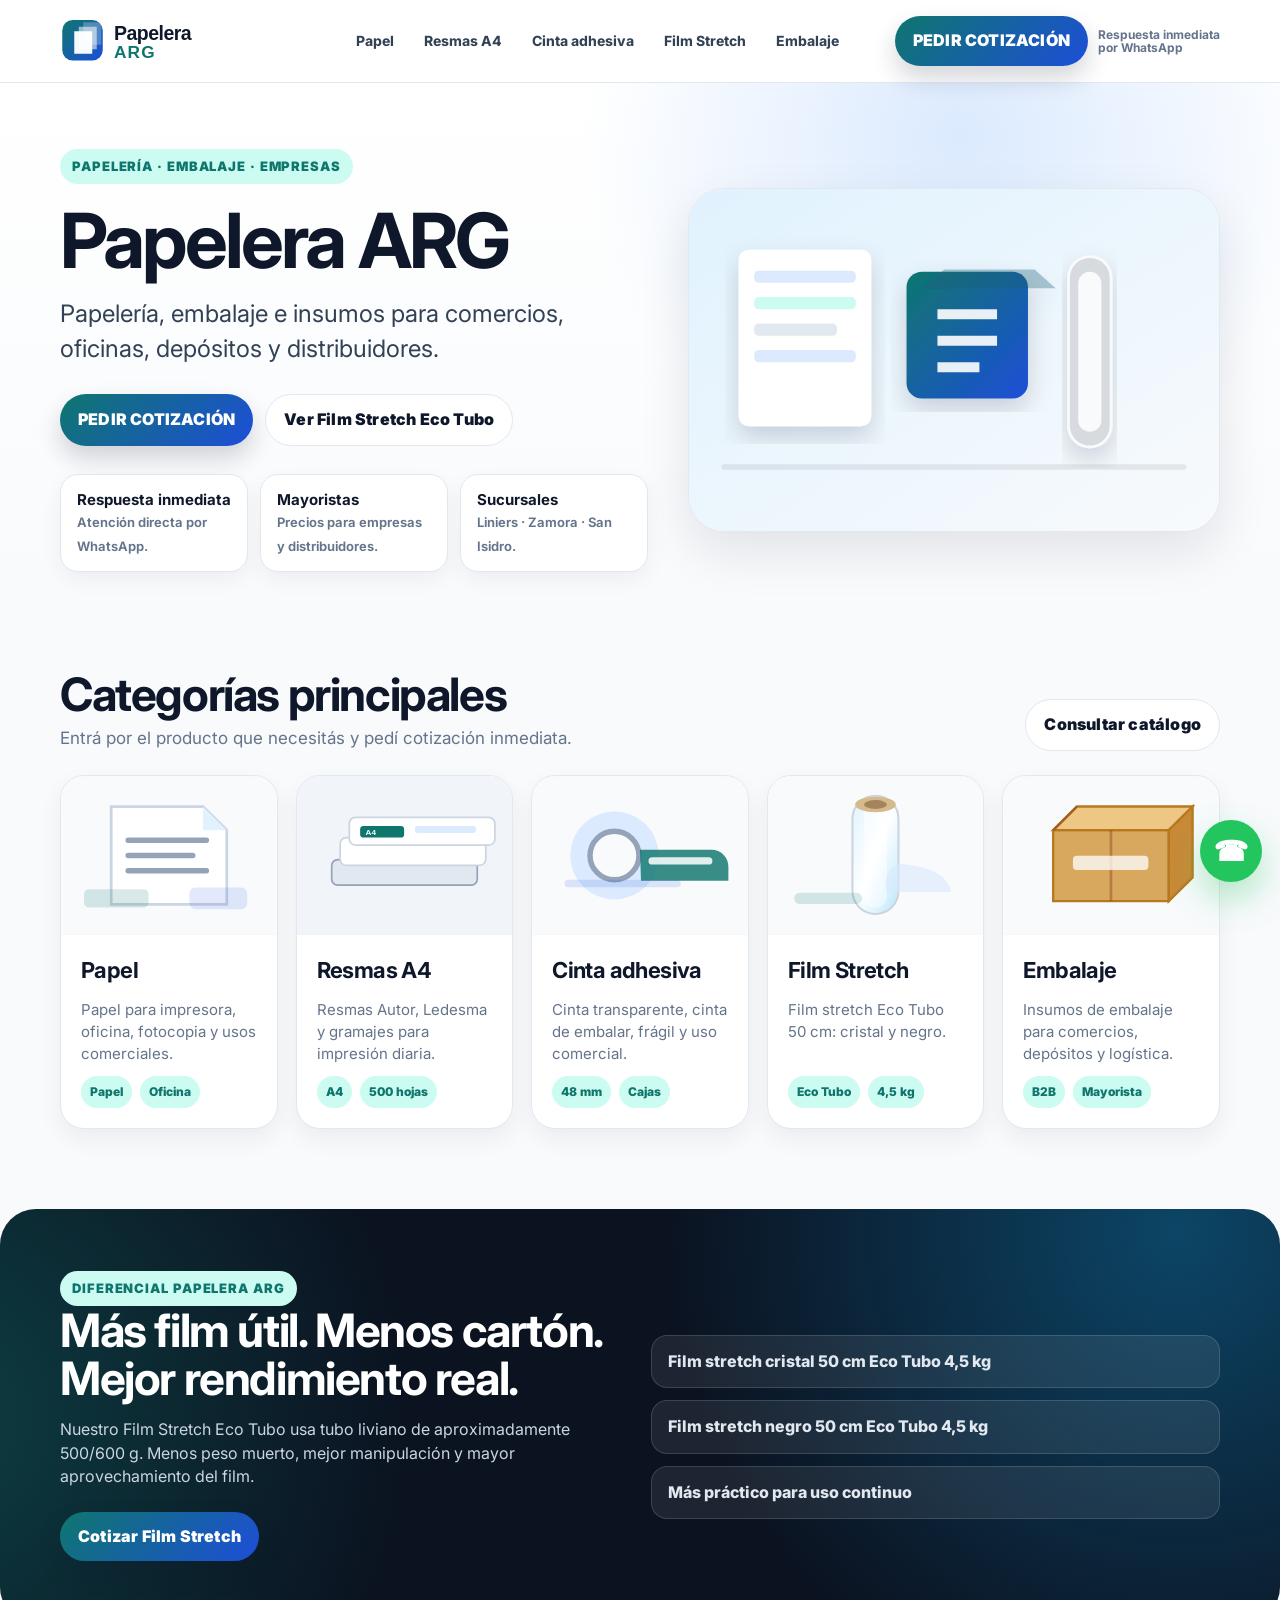
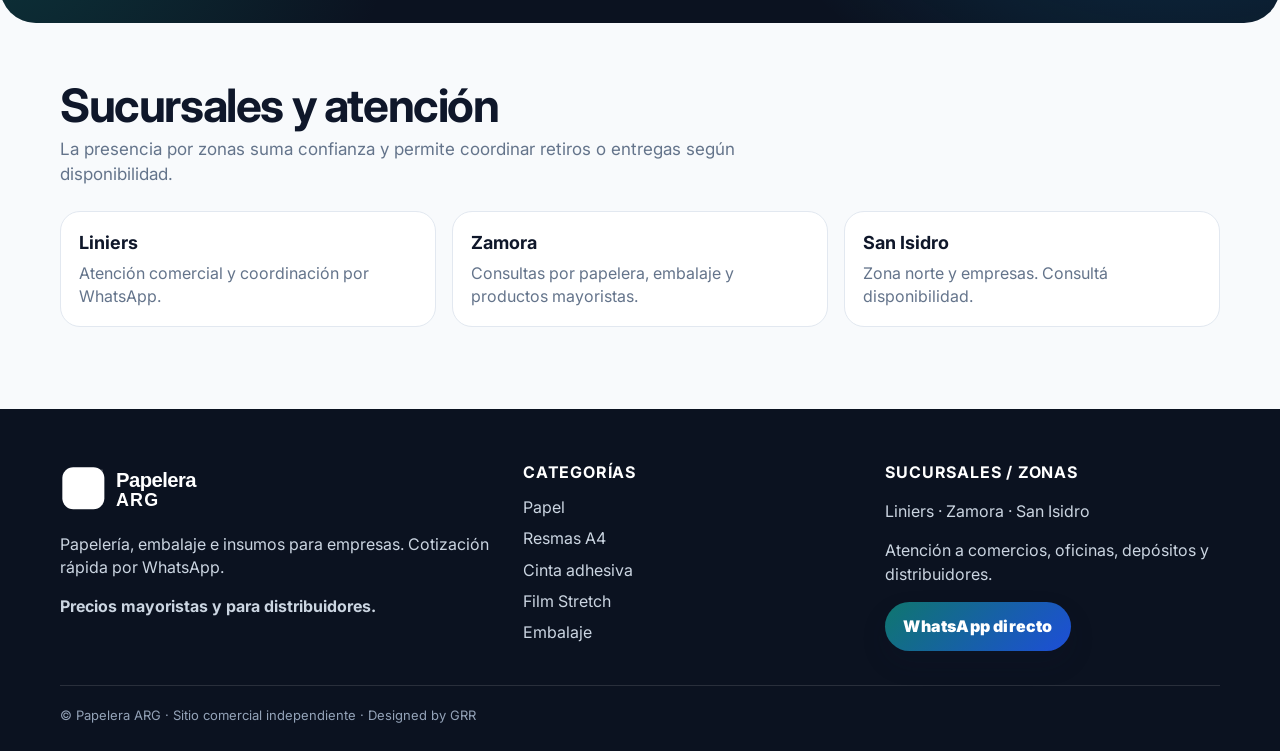
==== index.html @ 64fb4a9f "Add files via upload" ====
<!doctype html>
<html lang="es-AR">
<head>
  <meta charset="utf-8">
  <meta name="viewport" content="width=device-width, initial-scale=1">
  <title>Papelera ARG | Papelería, embalaje e insumos para empresas</title>
  <meta name="description" content="Papelera ARG: resmas A4, papel para impresora, cinta adhesiva, film stretch y embalaje para comercios, oficinas y distribuidores.">
  <link rel="canonical" href="https://www.papelera-arg.com.ar/">
  <meta property="og:title" content="Papelera ARG | Papelería, embalaje e insumos para empresas">
  <meta property="og:description" content="Papelera ARG: resmas A4, papel para impresora, cinta adhesiva, film stretch y embalaje para comercios, oficinas y distribuidores.">
  <meta property="og:type" content="website">
  <meta property="og:url" content="https://www.papelera-arg.com.ar/">
  <link rel="icon" href="assets/img/favicon.svg" type="image/svg+xml">
  <link rel="preconnect" href="https://fonts.googleapis.com">
  <link rel="preconnect" href="https://fonts.gstatic.com" crossorigin>
  <link href="https://fonts.googleapis.com/css2?family=Inter:wght@400;600;700;800;900&display=swap" rel="stylesheet">
  <link rel="stylesheet" href="assets/style.css">
  <script type="application/ld+json">
  {
    "@context":"https://schema.org",
    "@type":"LocalBusiness",
    "name":"Papelera ARG",
    "url":"https://www.papelera-arg.com.ar/",
    "areaServed":"Argentina",
    "description":"Papelería, embalaje e insumos para empresas. Resmas A4, papel para impresora, cinta adhesiva, film stretch y embalaje.",
    "sameAs":[]
  }
  </script>
</head>
<body><header class="topbar">
  <div class="container nav">
    <a class="logo" href="index.html" aria-label="Papelera ARG"><img src="assets/img/logo.svg" alt="Papelera ARG"></a>
    <nav class="menu" data-menu><a class="" href="papel.html">Papel</a><a class="" href="resmas-a4.html">Resmas A4</a><a class="" href="cinta-adhesiva.html">Cinta adhesiva</a><a class="" href="film-stretch.html">Film Stretch</a><a class="" href="embalaje.html">Embalaje</a></nav>
    <div class="cta-top">
      <a class="btn primary" href="https://wa.me/5491159468220?text=Hola%2C%20vengo%20de%20Papelera%20ARG.%20Quiero%20pedir%20una%20cotizaci%C3%B3n%20general." target="_blank" rel="noopener">PEDIR COTIZACIÓN</a>
      <span class="micro">Respuesta inmediata<br>por WhatsApp</span>
    </div>
    <button class="mobile-toggle" data-menu-toggle>Menú</button>
  </div>
</header>
<main>
<section class="hero">
  <div class="container hero-grid">
    <div>
      <span class="kicker">Papelería · embalaje · empresas</span>
      <h1>Papelera ARG</h1>
      <p class="lead">Papelería, embalaje e insumos para comercios, oficinas, depósitos y distribuidores.</p>
      <div class="hero-actions">
        <a class="btn primary" href="https://wa.me/5491159468220?text=Hola%2C%20vengo%20de%20Papelera%20ARG.%20Quiero%20pedir%20una%20cotizaci%C3%B3n%20general.">PEDIR COTIZACIÓN</a>
        <a class="btn light" href="film-stretch.html">Ver Film Stretch Eco Tubo</a>
      </div>
      <div class="trust-row">
        <div class="trust"><strong>Respuesta inmediata</strong><span>Atención directa por WhatsApp.</span></div>
        <div class="trust"><strong>Mayoristas</strong><span>Precios para empresas y distribuidores.</span></div>
        <div class="trust"><strong>Sucursales</strong><span>Liniers · Zamora · San Isidro.</span></div>
      </div>
    </div>
    <div class="hero-visual"><img src="assets/img/hero.svg" alt="Papelería y embalaje para empresas"></div>
  </div>
</section>
<section class="section">
  <div class="container">
    <div class="section-head">
      <div><h2>Categorías principales</h2><p>Entrá por el producto que necesitás y pedí cotización inmediata.</p></div>
      <a class="btn light" href="https://wa.me/5491159468220?text=Hola%2C%20vengo%20de%20Papelera%20ARG.%20Quiero%20saber%20qu%C3%A9%20productos%20trabajan.">Consultar catálogo</a>
    </div>
    <div class="grid cols-5">
      <a class="card cat-card" href="papel.html">
  <img src="assets/img/papel.svg" alt="Papel" loading="lazy">
  <div class="cat-body">
    <h3>Papel</h3>
    <p>Papel para impresora, oficina, fotocopia y usos comerciales.</p>
    <div class="tags"><span class="tag">Papel</span><span class="tag">Oficina</span></div>
  </div>
</a>
      <a class="card cat-card" href="resmas-a4.html">
  <img src="assets/img/resmas.svg" alt="Resmas A4" loading="lazy">
  <div class="cat-body">
    <h3>Resmas A4</h3>
    <p>Resmas Autor, Ledesma y gramajes para impresión diaria.</p>
    <div class="tags"><span class="tag">A4</span><span class="tag">500 hojas</span></div>
  </div>
</a>
      <a class="card cat-card" href="cinta-adhesiva.html">
  <img src="assets/img/cinta.svg" alt="Cinta adhesiva" loading="lazy">
  <div class="cat-body">
    <h3>Cinta adhesiva</h3>
    <p>Cinta transparente, cinta de embalar, frágil y uso comercial.</p>
    <div class="tags"><span class="tag">48 mm</span><span class="tag">Cajas</span></div>
  </div>
</a>
      <a class="card cat-card" href="film-stretch.html">
  <img src="assets/img/film.svg" alt="Film Stretch" loading="lazy">
  <div class="cat-body">
    <h3>Film Stretch</h3>
    <p>Film stretch Eco Tubo 50 cm: cristal y negro.</p>
    <div class="tags"><span class="tag">Eco Tubo</span><span class="tag">4,5 kg</span></div>
  </div>
</a>
      <a class="card cat-card" href="embalaje.html">
  <img src="assets/img/embalaje.svg" alt="Embalaje" loading="lazy">
  <div class="cat-body">
    <h3>Embalaje</h3>
    <p>Insumos de embalaje para comercios, depósitos y logística.</p>
    <div class="tags"><span class="tag">B2B</span><span class="tag">Mayorista</span></div>
  </div>
</a>
    </div>
  </div>
</section>
<section class="dark-band">
  <div class="container eco">
    <div>
      <span class="kicker">Diferencial Papelera ARG</span>
      <h2>Más film útil. Menos cartón. Mejor rendimiento real.</h2>
      <p>Nuestro Film Stretch Eco Tubo usa tubo liviano de aproximadamente 500/600 g. Menos peso muerto, mejor manipulación y mayor aprovechamiento del film.</p>
      <div class="hero-actions"><a class="btn primary" href="https://wa.me/5491159468220?text=Hola%2C%20vengo%20de%20Papelera%20ARG.%20Quiero%20cotizar%20Film%20Stretch%20Eco%20Tubo.">Cotizar Film Stretch</a></div>
    </div>
    <div class="eco-list">
      <div class="eco-item">Film stretch cristal 50 cm Eco Tubo 4,5 kg</div>
      <div class="eco-item">Film stretch negro 50 cm Eco Tubo 4,5 kg</div>
      <div class="eco-item">Más práctico para uso continuo</div>
    </div>
  </div>
</section>
<section class="section tight">
  <div class="container">
    <div class="section-head"><div><h2>Sucursales y atención</h2><p>La presencia por zonas suma confianza y permite coordinar retiros o entregas según disponibilidad.</p></div></div>
    <div class="branch-grid">
      <div class="branch"><strong>Liniers</strong><p>Atención comercial y coordinación por WhatsApp.</p></div>
      <div class="branch"><strong>Zamora</strong><p>Consultas por papelera, embalaje y productos mayoristas.</p></div>
      <div class="branch"><strong>San Isidro</strong><p>Zona norte y empresas. Consultá disponibilidad.</p></div>
    </div>
  </div>
</section>
</main><footer class="footer">
  <div class="container">
    <div class="footer-grid">
      <div>
        <img src="assets/img/logo.svg" alt="Papelera ARG" style="height:56px;filter:brightness(0) invert(1);margin-bottom:14px">
        <p>Papelería, embalaje e insumos para empresas. Cotización rápida por WhatsApp.</p>
        <p><strong>Precios mayoristas y para distribuidores.</strong></p>
      </div>
      <div>
        <h4>Categorías</h4>
        <div class="footer-links">
          <a href="papel.html">Papel</a><a href="resmas-a4.html">Resmas A4</a><a href="cinta-adhesiva.html">Cinta adhesiva</a><a href="film-stretch.html">Film Stretch</a><a href="embalaje.html">Embalaje</a>
        </div>
      </div>
      <div>
        <h4>Sucursales / zonas</h4>
        <p>Liniers · Zamora · San Isidro</p>
        <p>Atención a comercios, oficinas, depósitos y distribuidores.</p>
        <a class="btn primary" href="https://wa.me/5491159468220?text=Hola%2C%20vengo%20de%20Papelera%20ARG.%20Quiero%20pedir%20una%20cotizaci%C3%B3n.">WhatsApp directo</a>
      </div>
    </div>
    <div class="copy">© Papelera ARG · Sitio comercial independiente · Designed by GRR</div>
  </div>
</footer>
<a class="float-wa" href="https://wa.me/5491159468220?text=Hola%2C%20vengo%20de%20Papelera%20ARG.%20Quiero%20pedir%20una%20cotizaci%C3%B3n.">☎</a>
<script src="assets/app.js"></script>
</body></html>
---- assets/style.css ----
:root{
  --bg:#f8fafc;
  --paper:#ffffff;
  --ink:#0f172a;
  --muted:#64748b;
  --line:#e2e8f0;
  --brand:#0f766e;
  --brand2:#1d4ed8;
  --accent:#0ea5e9;
  --dark:#0b1220;
  --shadow:0 20px 50px rgba(15,23,42,.10);
  --radius:24px;
}
*{box-sizing:border-box}
html{scroll-behavior:smooth}
body{margin:0;font-family:Inter,system-ui,-apple-system,Segoe UI,Roboto,Arial,sans-serif;color:var(--ink);background:var(--bg);line-height:1.45}
a{color:inherit;text-decoration:none}
img{max-width:100%;display:block}
.container{width:min(1160px,92vw);margin:auto}
.topbar{position:sticky;top:0;z-index:50;background:rgba(255,255,255,.92);backdrop-filter:blur(16px);border-bottom:1px solid var(--line)}
.nav{height:82px;display:flex;align-items:center;gap:22px;justify-content:space-between}
.logo{display:flex;align-items:center;min-width:190px}
.logo img{height:54px;width:auto}
.menu{display:flex;align-items:center;gap:6px;flex:1;justify-content:center}
.menu a{font-size:14px;font-weight:750;color:#334155;padding:11px 12px;border-radius:999px;white-space:nowrap}
.menu a:hover,.menu a.active{background:#e0f2fe;color:#0f766e}
.cta-top{display:flex;align-items:center;gap:10px;white-space:nowrap}
.btn{display:inline-flex;align-items:center;justify-content:center;border:0;border-radius:999px;padding:13px 18px;font-weight:900;letter-spacing:.2px;cursor:pointer;transition:.18s;background:var(--ink);color:#fff;box-shadow:0 12px 24px rgba(15,23,42,.18)}
.btn:hover{transform:translateY(-1px);box-shadow:0 16px 30px rgba(15,23,42,.22)}
.btn.primary{background:linear-gradient(135deg,var(--brand),var(--brand2));color:#fff}
.btn.light{background:#fff;color:var(--ink);border:1px solid var(--line);box-shadow:none}
.btn.full{width:100%}
.micro{font-size:12px;color:var(--muted);font-weight:700;line-height:1.1;display:block}
.mobile-toggle{display:none;background:#fff;border:1px solid var(--line);border-radius:14px;padding:11px 12px;font-weight:900;color:var(--ink)}
.hero{padding:66px 0 34px;background:radial-gradient(circle at 75% 10%,#dbeafe 0,transparent 35%),linear-gradient(180deg,#ffffff 0,#f8fafc 100%)}
.hero-grid{display:grid;grid-template-columns:1.05fr .95fr;gap:40px;align-items:center}
.kicker{display:inline-flex;align-items:center;gap:8px;color:#0f766e;font-weight:900;font-size:13px;text-transform:uppercase;letter-spacing:.9px;background:#ccfbf1;padding:8px 12px;border-radius:999px}
h1{font-size:clamp(38px,6vw,76px);letter-spacing:-2.8px;line-height:.96;margin:20px 0;color:var(--ink)}
.lead{font-size:clamp(18px,2.2vw,24px);color:#334155;max-width:710px;margin:0 0 28px}
.hero-actions{display:flex;gap:12px;flex-wrap:wrap;margin-top:24px}
.trust-row{display:grid;grid-template-columns:repeat(3,1fr);gap:12px;margin-top:28px}
.trust{background:#fff;border:1px solid var(--line);border-radius:18px;padding:14px 16px;box-shadow:0 8px 22px rgba(15,23,42,.05)}
.trust strong{display:block;font-size:15px}.trust span{font-size:13px;color:var(--muted);font-weight:650}
.hero-visual{border-radius:36px;overflow:hidden;box-shadow:var(--shadow);border:1px solid #e2e8f0;background:#fff}
.section{padding:64px 0}
.section.tight{padding:42px 0}
.section-head{display:flex;align-items:end;justify-content:space-between;gap:20px;margin-bottom:24px}
h2{font-size:clamp(28px,4vw,46px);letter-spacing:-1.4px;line-height:1.05;margin:0}
.section-head p,.muted{color:var(--muted);font-size:17px;margin:8px 0 0;max-width:680px}
.grid{display:grid;gap:18px}
.grid.cols-5{grid-template-columns:repeat(5,1fr)}
.grid.cols-3{grid-template-columns:repeat(3,1fr)}
.grid.cols-2{grid-template-columns:repeat(2,1fr)}
.card{background:#fff;border:1px solid var(--line);border-radius:var(--radius);padding:20px;box-shadow:0 10px 25px rgba(15,23,42,.06);min-height:100%}
.cat-card{padding:0;overflow:hidden;display:flex;flex-direction:column}
.cat-card img{aspect-ratio:1.35/1;object-fit:cover;background:#f1f5f9}
.cat-body{padding:20px;display:flex;flex-direction:column;gap:12px;flex:1}
h3{font-size:22px;letter-spacing:-.6px;margin:0}
.card p{color:var(--muted);margin:0;font-size:15px}
.tags{display:flex;gap:8px;flex-wrap:wrap;margin-top:auto}
.tag{font-size:12px;font-weight:850;color:#0f766e;background:#ccfbf1;padding:7px 9px;border-radius:999px}
.dark-band{background:#0b1220;color:#fff;padding:62px 0;border-radius:36px;margin:16px 0;overflow:hidden;position:relative}
.dark-band:before{content:"";position:absolute;inset:-100px -20%;background:radial-gradient(circle at 80% 20%,rgba(14,165,233,.35),transparent 34%),radial-gradient(circle at 10% 50%,rgba(15,118,110,.45),transparent 30%)}
.dark-band .container{position:relative}
.dark-band h2,.dark-band h3{color:#fff}.dark-band p{color:#cbd5e1}
.eco{display:grid;grid-template-columns:1fr 1fr;gap:22px;align-items:center}
.eco-list{display:grid;gap:12px;margin-top:22px}
.eco-item{background:rgba(255,255,255,.08);border:1px solid rgba(255,255,255,.14);border-radius:16px;padding:14px 16px;font-weight:800;color:#e2e8f0}
.products{display:grid;grid-template-columns:repeat(3,1fr);gap:16px}
.product{display:flex;flex-direction:column;gap:10px}
.product .eyebrow{font-size:12px;text-transform:uppercase;letter-spacing:.7px;color:#0f766e;font-weight:950}
.product h3{font-size:20px}.product p{min-height:44px}
.branch-grid{display:grid;grid-template-columns:repeat(3,1fr);gap:16px}
.branch{background:#fff;border:1px solid var(--line);border-radius:20px;padding:18px}.branch strong{font-size:18px}.branch p{margin:6px 0 0;color:var(--muted)}
.page-hero{padding:54px 0 32px;background:#fff;border-bottom:1px solid var(--line)}
.breadcrumb{color:var(--muted);font-weight:750;font-size:14px;margin-bottom:18px}.breadcrumb a{color:#0f766e}
.page-grid{display:grid;grid-template-columns:1fr 380px;gap:28px;align-items:start}
.sidebox{position:sticky;top:104px;background:#fff;border:1px solid var(--line);border-radius:24px;padding:22px;box-shadow:var(--shadow)}
.checks{display:grid;gap:12px;margin:22px 0}.check{display:flex;gap:10px;align-items:flex-start;color:#334155;font-weight:700}.check:before{content:"✓";display:inline-flex;align-items:center;justify-content:center;width:22px;height:22px;border-radius:50%;background:#ccfbf1;color:#0f766e;font-weight:950;flex:0 0 22px}
.seo-text{background:#fff;border:1px solid var(--line);border-radius:24px;padding:26px;margin-top:20px}.seo-text p{color:#475569;font-size:17px}
.related{display:flex;gap:10px;flex-wrap:wrap;margin-top:18px}.related a{border:1px solid var(--line);background:#fff;border-radius:999px;padding:10px 12px;font-weight:850;color:#0f766e}
.footer{background:#0b1220;color:#fff;padding:52px 0 26px;margin-top:40px}
.footer-grid{display:grid;grid-template-columns:1.3fr 1fr 1fr;gap:28px}.footer p,.footer a{color:#cbd5e1}.footer h4{margin:0 0 12px;font-size:16px;text-transform:uppercase;letter-spacing:.8px;color:#fff}.footer-links{display:grid;gap:8px}.copy{border-top:1px solid rgba(255,255,255,.12);margin-top:34px;padding-top:20px;color:#94a3b8;font-size:13px}
.float-wa{position:fixed;right:18px;bottom:18px;z-index:60;width:62px;height:62px;border-radius:50%;display:flex;align-items:center;justify-content:center;background:#22c55e;color:#fff;box-shadow:0 16px 34px rgba(34,197,94,.34);font-weight:950;font-size:28px}
.float-wa:hover{transform:translateY(-2px)}
.notice{background:#fff7ed;border:1px solid #fed7aa;color:#9a3412;border-radius:18px;padding:14px 16px;font-weight:800;margin-top:18px}
@media(max-width:1020px){.menu{display:none;position:absolute;top:82px;left:0;right:0;background:#fff;border-bottom:1px solid var(--line);padding:12px;width:100%;box-shadow:0 20px 40px rgba(15,23,42,.08)}.menu.open{display:grid;grid-template-columns:repeat(2,1fr)}.mobile-toggle{display:inline-flex}.cta-top .micro{display:none}.nav{position:relative}.hero-grid,.page-grid,.eco{grid-template-columns:1fr}.grid.cols-5{grid-template-columns:repeat(2,1fr)}.grid.cols-3,.products,.branch-grid,.footer-grid{grid-template-columns:1fr}.sidebox{position:relative;top:auto}.hero{padding-top:42px}}
@media(max-width:640px){.nav{height:auto;min-height:76px;gap:10px;flex-wrap:wrap;padding:12px 0}.logo img{height:48px}.cta-top{order:3;width:100%}.cta-top .btn{width:100%}.menu{top:126px}.menu.open{grid-template-columns:1fr}.hero-actions .btn{width:100%}.trust-row{grid-template-columns:1fr}.grid.cols-5{grid-template-columns:1fr}h1{letter-spacing:-1.6px}.section{padding:46px 0}.section-head{display:block}.float-wa{width:56px;height:56px;font-size:24px}}
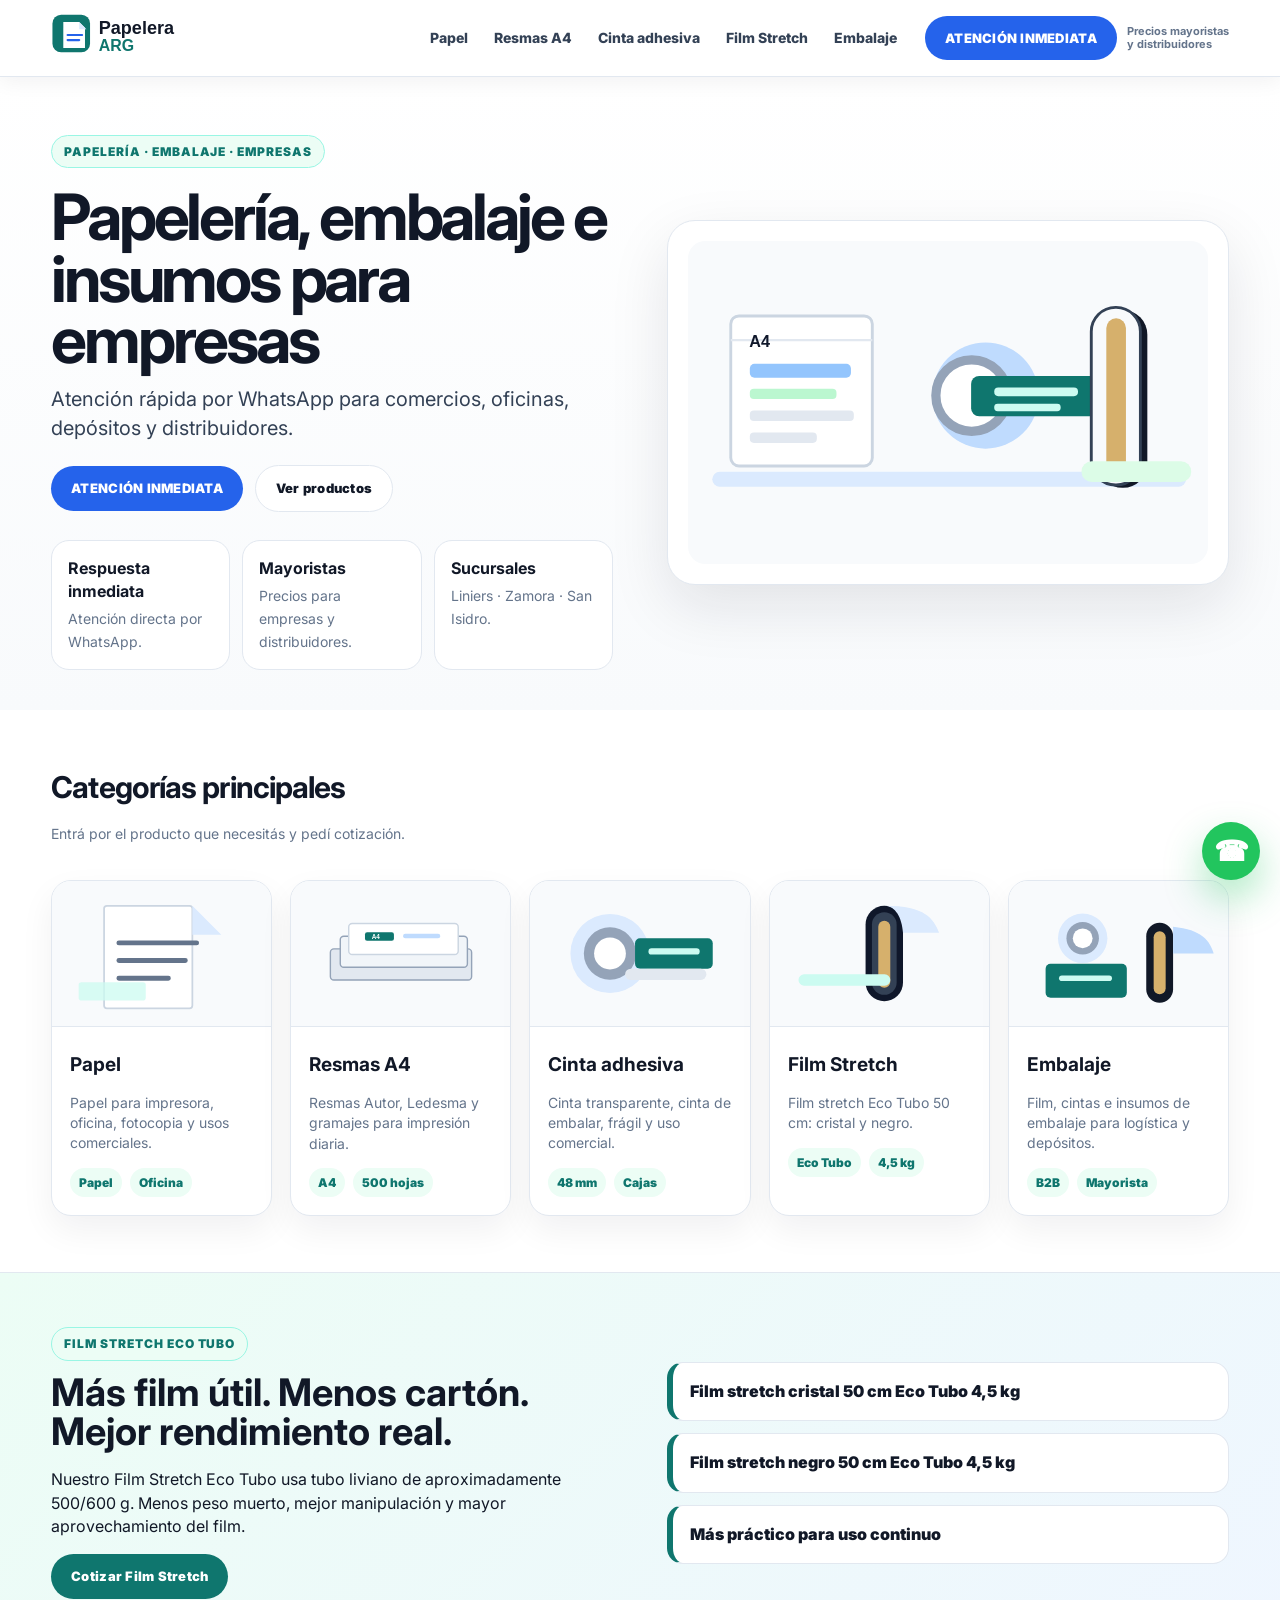
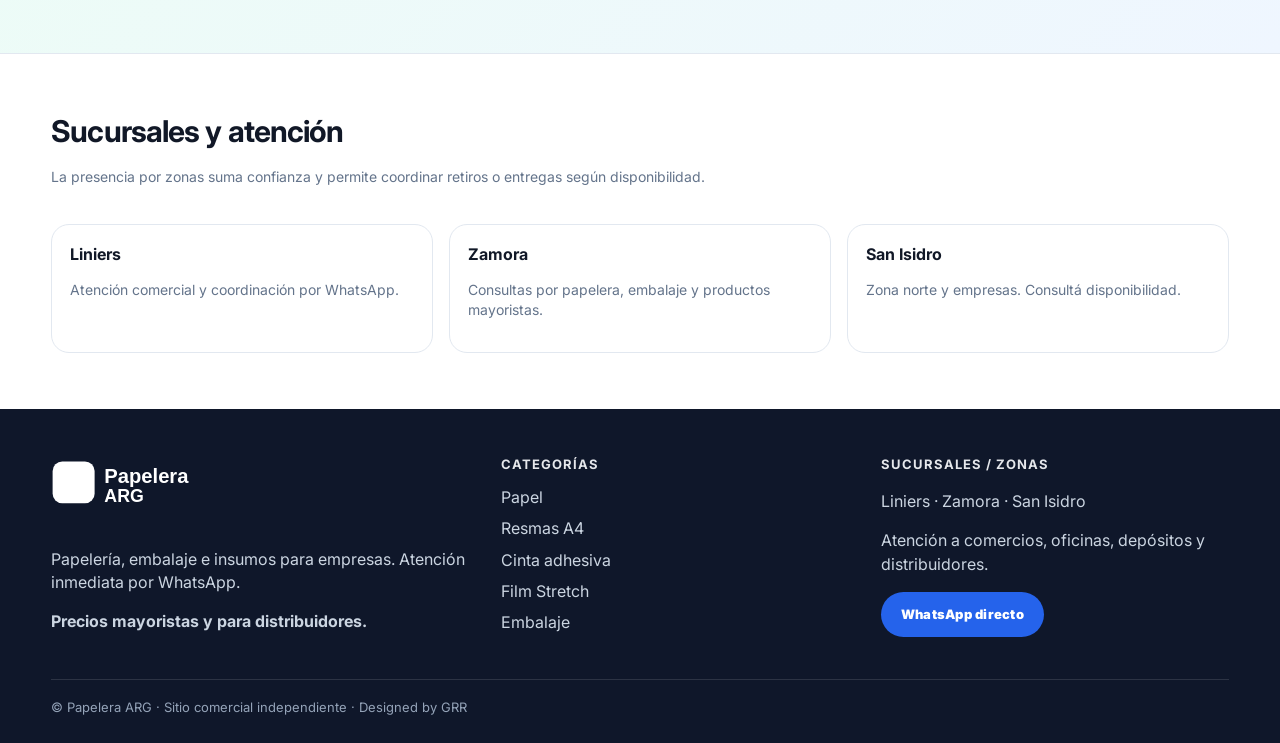
==== commit 1bbfcae9: "Add files via upload update" ====
--- a/index.html
+++ b/index.html
@@ -1,162 +1,2 @@
-<!doctype html>
-<html lang="es-AR">
-<head>
-  <meta charset="utf-8">
-  <meta name="viewport" content="width=device-width, initial-scale=1">
-  <title>Papelera ARG | Papelería, embalaje e insumos para empresas</title>
-  <meta name="description" content="Papelera ARG: resmas A4, papel para impresora, cinta adhesiva, film stretch y embalaje para comercios, oficinas y distribuidores.">
-  <link rel="canonical" href="https://www.papelera-arg.com.ar/">
-  <meta property="og:title" content="Papelera ARG | Papelería, embalaje e insumos para empresas">
-  <meta property="og:description" content="Papelera ARG: resmas A4, papel para impresora, cinta adhesiva, film stretch y embalaje para comercios, oficinas y distribuidores.">
-  <meta property="og:type" content="website">
-  <meta property="og:url" content="https://www.papelera-arg.com.ar/">
-  <link rel="icon" href="assets/img/favicon.svg" type="image/svg+xml">
-  <link rel="preconnect" href="https://fonts.googleapis.com">
-  <link rel="preconnect" href="https://fonts.gstatic.com" crossorigin>
-  <link href="https://fonts.googleapis.com/css2?family=Inter:wght@400;600;700;800;900&display=swap" rel="stylesheet">
-  <link rel="stylesheet" href="assets/style.css">
-  <script type="application/ld+json">
-  {
-    "@context":"https://schema.org",
-    "@type":"LocalBusiness",
-    "name":"Papelera ARG",
-    "url":"https://www.papelera-arg.com.ar/",
-    "areaServed":"Argentina",
-    "description":"Papelería, embalaje e insumos para empresas. Resmas A4, papel para impresora, cinta adhesiva, film stretch y embalaje.",
-    "sameAs":[]
-  }
-  </script>
-</head>
-<body><header class="topbar">
-  <div class="container nav">
-    <a class="logo" href="index.html" aria-label="Papelera ARG"><img src="assets/img/logo.svg" alt="Papelera ARG"></a>
-    <nav class="menu" data-menu><a class="" href="papel.html">Papel</a><a class="" href="resmas-a4.html">Resmas A4</a><a class="" href="cinta-adhesiva.html">Cinta adhesiva</a><a class="" href="film-stretch.html">Film Stretch</a><a class="" href="embalaje.html">Embalaje</a></nav>
-    <div class="cta-top">
-      <a class="btn primary" href="https://wa.me/5491159468220?text=Hola%2C%20vengo%20de%20Papelera%20ARG.%20Quiero%20pedir%20una%20cotizaci%C3%B3n%20general." target="_blank" rel="noopener">PEDIR COTIZACIÓN</a>
-      <span class="micro">Respuesta inmediata<br>por WhatsApp</span>
-    </div>
-    <button class="mobile-toggle" data-menu-toggle>Menú</button>
-  </div>
-</header>
-<main>
-<section class="hero">
-  <div class="container hero-grid">
-    <div>
-      <span class="kicker">Papelería · embalaje · empresas</span>
-      <h1>Papelera ARG</h1>
-      <p class="lead">Papelería, embalaje e insumos para comercios, oficinas, depósitos y distribuidores.</p>
-      <div class="hero-actions">
-        <a class="btn primary" href="https://wa.me/5491159468220?text=Hola%2C%20vengo%20de%20Papelera%20ARG.%20Quiero%20pedir%20una%20cotizaci%C3%B3n%20general.">PEDIR COTIZACIÓN</a>
-        <a class="btn light" href="film-stretch.html">Ver Film Stretch Eco Tubo</a>
-      </div>
-      <div class="trust-row">
-        <div class="trust"><strong>Respuesta inmediata</strong><span>Atención directa por WhatsApp.</span></div>
-        <div class="trust"><strong>Mayoristas</strong><span>Precios para empresas y distribuidores.</span></div>
-        <div class="trust"><strong>Sucursales</strong><span>Liniers · Zamora · San Isidro.</span></div>
-      </div>
-    </div>
-    <div class="hero-visual"><img src="assets/img/hero.svg" alt="Papelería y embalaje para empresas"></div>
-  </div>
-</section>
-<section class="section">
-  <div class="container">
-    <div class="section-head">
-      <div><h2>Categorías principales</h2><p>Entrá por el producto que necesitás y pedí cotización inmediata.</p></div>
-      <a class="btn light" href="https://wa.me/5491159468220?text=Hola%2C%20vengo%20de%20Papelera%20ARG.%20Quiero%20saber%20qu%C3%A9%20productos%20trabajan.">Consultar catálogo</a>
-    </div>
-    <div class="grid cols-5">
-      <a class="card cat-card" href="papel.html">
-  <img src="assets/img/papel.svg" alt="Papel" loading="lazy">
-  <div class="cat-body">
-    <h3>Papel</h3>
-    <p>Papel para impresora, oficina, fotocopia y usos comerciales.</p>
-    <div class="tags"><span class="tag">Papel</span><span class="tag">Oficina</span></div>
-  </div>
-</a>
-      <a class="card cat-card" href="resmas-a4.html">
-  <img src="assets/img/resmas.svg" alt="Resmas A4" loading="lazy">
-  <div class="cat-body">
-    <h3>Resmas A4</h3>
-    <p>Resmas Autor, Ledesma y gramajes para impresión diaria.</p>
-    <div class="tags"><span class="tag">A4</span><span class="tag">500 hojas</span></div>
-  </div>
-</a>
-      <a class="card cat-card" href="cinta-adhesiva.html">
-  <img src="assets/img/cinta.svg" alt="Cinta adhesiva" loading="lazy">
-  <div class="cat-body">
-    <h3>Cinta adhesiva</h3>
-    <p>Cinta transparente, cinta de embalar, frágil y uso comercial.</p>
-    <div class="tags"><span class="tag">48 mm</span><span class="tag">Cajas</span></div>
-  </div>
-</a>
-      <a class="card cat-card" href="film-stretch.html">
-  <img src="assets/img/film.svg" alt="Film Stretch" loading="lazy">
-  <div class="cat-body">
-    <h3>Film Stretch</h3>
-    <p>Film stretch Eco Tubo 50 cm: cristal y negro.</p>
-    <div class="tags"><span class="tag">Eco Tubo</span><span class="tag">4,5 kg</span></div>
-  </div>
-</a>
-      <a class="card cat-card" href="embalaje.html">
-  <img src="assets/img/embalaje.svg" alt="Embalaje" loading="lazy">
-  <div class="cat-body">
-    <h3>Embalaje</h3>
-    <p>Insumos de embalaje para comercios, depósitos y logística.</p>
-    <div class="tags"><span class="tag">B2B</span><span class="tag">Mayorista</span></div>
-  </div>
-</a>
-    </div>
-  </div>
-</section>
-<section class="dark-band">
-  <div class="container eco">
-    <div>
-      <span class="kicker">Diferencial Papelera ARG</span>
-      <h2>Más film útil. Menos cartón. Mejor rendimiento real.</h2>
-      <p>Nuestro Film Stretch Eco Tubo usa tubo liviano de aproximadamente 500/600 g. Menos peso muerto, mejor manipulación y mayor aprovechamiento del film.</p>
-      <div class="hero-actions"><a class="btn primary" href="https://wa.me/5491159468220?text=Hola%2C%20vengo%20de%20Papelera%20ARG.%20Quiero%20cotizar%20Film%20Stretch%20Eco%20Tubo.">Cotizar Film Stretch</a></div>
-    </div>
-    <div class="eco-list">
-      <div class="eco-item">Film stretch cristal 50 cm Eco Tubo 4,5 kg</div>
-      <div class="eco-item">Film stretch negro 50 cm Eco Tubo 4,5 kg</div>
-      <div class="eco-item">Más práctico para uso continuo</div>
-    </div>
-  </div>
-</section>
-<section class="section tight">
-  <div class="container">
-    <div class="section-head"><div><h2>Sucursales y atención</h2><p>La presencia por zonas suma confianza y permite coordinar retiros o entregas según disponibilidad.</p></div></div>
-    <div class="branch-grid">
-      <div class="branch"><strong>Liniers</strong><p>Atención comercial y coordinación por WhatsApp.</p></div>
-      <div class="branch"><strong>Zamora</strong><p>Consultas por papelera, embalaje y productos mayoristas.</p></div>
-      <div class="branch"><strong>San Isidro</strong><p>Zona norte y empresas. Consultá disponibilidad.</p></div>
-    </div>
-  </div>
-</section>
-</main><footer class="footer">
-  <div class="container">
-    <div class="footer-grid">
-      <div>
-        <img src="assets/img/logo.svg" alt="Papelera ARG" style="height:56px;filter:brightness(0) invert(1);margin-bottom:14px">
-        <p>Papelería, embalaje e insumos para empresas. Cotización rápida por WhatsApp.</p>
-        <p><strong>Precios mayoristas y para distribuidores.</strong></p>
-      </div>
-      <div>
-        <h4>Categorías</h4>
-        <div class="footer-links">
-          <a href="papel.html">Papel</a><a href="resmas-a4.html">Resmas A4</a><a href="cinta-adhesiva.html">Cinta adhesiva</a><a href="film-stretch.html">Film Stretch</a><a href="embalaje.html">Embalaje</a>
-        </div>
-      </div>
-      <div>
-        <h4>Sucursales / zonas</h4>
-        <p>Liniers · Zamora · San Isidro</p>
-        <p>Atención a comercios, oficinas, depósitos y distribuidores.</p>
-        <a class="btn primary" href="https://wa.me/5491159468220?text=Hola%2C%20vengo%20de%20Papelera%20ARG.%20Quiero%20pedir%20una%20cotizaci%C3%B3n.">WhatsApp directo</a>
-      </div>
-    </div>
-    <div class="copy">© Papelera ARG · Sitio comercial independiente · Designed by GRR</div>
-  </div>
-</footer>
-<a class="float-wa" href="https://wa.me/5491159468220?text=Hola%2C%20vengo%20de%20Papelera%20ARG.%20Quiero%20pedir%20una%20cotizaci%C3%B3n.">☎</a>
-<script src="assets/app.js"></script>
-</body></html>+<!doctype html><html lang="es-AR"><head><meta charset="utf-8"><meta name="viewport" content="width=device-width, initial-scale=1"><title>Papelera ARG | Papelería, embalaje e insumos para empresas</title><meta name="description" content="Papelera ARG: resmas A4, papel para impresora, cinta adhesiva, film stretch y embalaje para comercios, oficinas y distribuidores."><link rel="canonical" href="https://www.papelera-arg.com.ar/"><meta property="og:title" content="Papelera ARG | Papelería, embalaje e insumos para empresas"><meta property="og:description" content="Papelera ARG: resmas A4, papel para impresora, cinta adhesiva, film stretch y embalaje para comercios, oficinas y distribuidores."><meta property="og:type" content="website"><link rel="icon" href="assets/img/favicon.svg" type="image/svg+xml"><link rel="preconnect" href="https://fonts.googleapis.com"><link rel="preconnect" href="https://fonts.gstatic.com" crossorigin><link href="https://fonts.googleapis.com/css2?family=Inter:wght@400;600;700;800;900&display=swap" rel="stylesheet"><link rel="stylesheet" href="assets/style.css"></head><body><header class="topbar"><div class="container nav"><a class="logo" href="index.html"><img src="assets/img/logo.svg" alt="Papelera ARG"></a><nav class="menu" data-menu><a class="" href="papel.html">Papel</a><a class="" href="resmas-a4.html">Resmas A4</a><a class="" href="cinta-adhesiva.html">Cinta adhesiva</a><a class="" href="film-stretch.html">Film Stretch</a><a class="" href="embalaje.html">Embalaje</a></nav><div class="top-action"><a class="btn primary" href="https://wa.me/5491159468220?text=Hola%2C%20vengo%20de%20Papelera%20ARG.%20Quiero%20atenci%C3%B3n%20inmediata%20por%20una%20cotizaci%C3%B3n." target="_blank" rel="noopener">ATENCIÓN INMEDIATA</a><span class="micro">Precios mayoristas<br>y distribuidores</span></div><button class="mobile-toggle" data-menu-toggle>Menú</button></div></header>
+<main><section class="hero"><div class="container hero-grid"><div><span class="kicker">Papelería · embalaje · empresas</span><h1>Papelería, embalaje e insumos para empresas</h1><p class="lead">Atención rápida por WhatsApp para comercios, oficinas, depósitos y distribuidores.</p><div class="hero-actions"><a class="btn primary" href="https://wa.me/5491159468220?text=Hola%2C%20vengo%20de%20Papelera%20ARG.%20Quiero%20atenci%C3%B3n%20inmediata%20por%20una%20cotizaci%C3%B3n." target="_blank">ATENCIÓN INMEDIATA</a><a class="btn outline" href="#productos">Ver productos</a></div><div class="trust-row"><div class="trust"><strong>Respuesta inmediata</strong><span>Atención directa por WhatsApp.</span></div><div class="trust"><strong>Mayoristas</strong><span>Precios para empresas y distribuidores.</span></div><div class="trust"><strong>Sucursales</strong><span>Liniers · Zamora · San Isidro.</span></div></div></div><div class="hero-visual"><img src="assets/img/hero.svg" alt="Resmas, cintas y film stretch"></div></div></section><section id="productos" class="section"><div class="container"><div class="section-head"><div><h2>Categorías principales</h2><p>Entrá por el producto que necesitás y pedí cotización.</p></div></div><div class="grid cols-5"><a class="card cat-card" href="papel.html"><img src="assets/img/papel.svg" alt="Papel" loading="lazy"><div class="cat-body"><h3>Papel</h3><p>Papel para impresora, oficina, fotocopia y usos comerciales.</p><div class="tags"><span class="tag">Papel</span><span class="tag">Oficina</span></div></div></a><a class="card cat-card" href="resmas-a4.html"><img src="assets/img/resmas.svg" alt="Resmas A4" loading="lazy"><div class="cat-body"><h3>Resmas A4</h3><p>Resmas Autor, Ledesma y gramajes para impresión diaria.</p><div class="tags"><span class="tag">A4</span><span class="tag">500 hojas</span></div></div></a><a class="card cat-card" href="cinta-adhesiva.html"><img src="assets/img/cinta.svg" alt="Cinta adhesiva" loading="lazy"><div class="cat-body"><h3>Cinta adhesiva</h3><p>Cinta transparente, cinta de embalar, frágil y uso comercial.</p><div class="tags"><span class="tag">48 mm</span><span class="tag">Cajas</span></div></div></a><a class="card cat-card" href="film-stretch.html"><img src="assets/img/film.svg" alt="Film Stretch" loading="lazy"><div class="cat-body"><h3>Film Stretch</h3><p>Film stretch Eco Tubo 50 cm: cristal y negro.</p><div class="tags"><span class="tag">Eco Tubo</span><span class="tag">4,5 kg</span></div></div></a><a class="card cat-card" href="embalaje.html"><img src="assets/img/embalaje.svg" alt="Embalaje" loading="lazy"><div class="cat-body"><h3>Embalaje</h3><p>Film, cintas e insumos de embalaje para logística y depósitos.</p><div class="tags"><span class="tag">B2B</span><span class="tag">Mayorista</span></div></div></a></div></div></section><section class="eco-band"><div class="container eco-box"><div><span class="kicker">Film Stretch Eco Tubo</span><h2 class="eco-title">Más film útil. Menos cartón. Mejor rendimiento real.</h2><p>Nuestro Film Stretch Eco Tubo usa tubo liviano de aproximadamente 500/600 g. Menos peso muerto, mejor manipulación y mayor aprovechamiento del film.</p><div class="hero-actions"><a class="btn green" href="https://wa.me/5491159468220?text=Hola%2C%20vengo%20de%20Papelera%20ARG.%20Quiero%20cotizar%20Film%20Stretch%20Eco%20Tubo." target="_blank">Cotizar Film Stretch</a></div></div><div class="eco-list"><div class="eco-item">Film stretch cristal 50 cm Eco Tubo 4,5 kg</div><div class="eco-item">Film stretch negro 50 cm Eco Tubo 4,5 kg</div><div class="eco-item">Más práctico para uso continuo</div></div></div></section><section class="section"><div class="container"><div class="section-head"><div><h2>Sucursales y atención</h2><p>La presencia por zonas suma confianza y permite coordinar retiros o entregas según disponibilidad.</p></div></div><div class="branch-grid"><div class="branch"><strong>Liniers</strong><p>Atención comercial y coordinación por WhatsApp.</p></div><div class="branch"><strong>Zamora</strong><p>Consultas por papelera, embalaje y productos mayoristas.</p></div><div class="branch"><strong>San Isidro</strong><p>Zona norte y empresas. Consultá disponibilidad.</p></div></div></div></section></main><footer class="footer"><div class="container"><div class="footer-grid"><div><img src="assets/img/logo.svg" alt="Papelera ARG" style="height:58px;filter:brightness(0) invert(1);margin-bottom:12px"><p>Papelería, embalaje e insumos para empresas. Atención inmediata por WhatsApp.</p><p><strong>Precios mayoristas y para distribuidores.</strong></p></div><div><h4>Categorías</h4><div class="footer-links"><a href="papel.html">Papel</a><a href="resmas-a4.html">Resmas A4</a><a href="cinta-adhesiva.html">Cinta adhesiva</a><a href="film-stretch.html">Film Stretch</a><a href="embalaje.html">Embalaje</a></div></div><div><h4>Sucursales / zonas</h4><p>Liniers · Zamora · San Isidro</p><p>Atención a comercios, oficinas, depósitos y distribuidores.</p><a class="btn primary" href="https://wa.me/5491159468220?text=Hola%2C%20vengo%20de%20Papelera%20ARG.%20Quiero%20pedir%20una%20cotizaci%C3%B3n." target="_blank">WhatsApp directo</a></div></div><div class="copy">© Papelera ARG · Sitio comercial independiente · Designed by GRR</div></div></footer><a class="float-wa" href="https://wa.me/5491159468220?text=Hola%2C%20vengo%20de%20Papelera%20ARG.%20Quiero%20pedir%20una%20cotizaci%C3%B3n." target="_blank">☎</a><script src="assets/app.js"></script></body></html>
--- a/assets/style.css
+++ b/assets/style.css
@@ -1,88 +1,2 @@
-:root{
-  --bg:#f8fafc;
-  --paper:#ffffff;
-  --ink:#0f172a;
-  --muted:#64748b;
-  --line:#e2e8f0;
-  --brand:#0f766e;
-  --brand2:#1d4ed8;
-  --accent:#0ea5e9;
-  --dark:#0b1220;
-  --shadow:0 20px 50px rgba(15,23,42,.10);
-  --radius:24px;
-}
-*{box-sizing:border-box}
-html{scroll-behavior:smooth}
-body{margin:0;font-family:Inter,system-ui,-apple-system,Segoe UI,Roboto,Arial,sans-serif;color:var(--ink);background:var(--bg);line-height:1.45}
-a{color:inherit;text-decoration:none}
-img{max-width:100%;display:block}
-.container{width:min(1160px,92vw);margin:auto}
-.topbar{position:sticky;top:0;z-index:50;background:rgba(255,255,255,.92);backdrop-filter:blur(16px);border-bottom:1px solid var(--line)}
-.nav{height:82px;display:flex;align-items:center;gap:22px;justify-content:space-between}
-.logo{display:flex;align-items:center;min-width:190px}
-.logo img{height:54px;width:auto}
-.menu{display:flex;align-items:center;gap:6px;flex:1;justify-content:center}
-.menu a{font-size:14px;font-weight:750;color:#334155;padding:11px 12px;border-radius:999px;white-space:nowrap}
-.menu a:hover,.menu a.active{background:#e0f2fe;color:#0f766e}
-.cta-top{display:flex;align-items:center;gap:10px;white-space:nowrap}
-.btn{display:inline-flex;align-items:center;justify-content:center;border:0;border-radius:999px;padding:13px 18px;font-weight:900;letter-spacing:.2px;cursor:pointer;transition:.18s;background:var(--ink);color:#fff;box-shadow:0 12px 24px rgba(15,23,42,.18)}
-.btn:hover{transform:translateY(-1px);box-shadow:0 16px 30px rgba(15,23,42,.22)}
-.btn.primary{background:linear-gradient(135deg,var(--brand),var(--brand2));color:#fff}
-.btn.light{background:#fff;color:var(--ink);border:1px solid var(--line);box-shadow:none}
-.btn.full{width:100%}
-.micro{font-size:12px;color:var(--muted);font-weight:700;line-height:1.1;display:block}
-.mobile-toggle{display:none;background:#fff;border:1px solid var(--line);border-radius:14px;padding:11px 12px;font-weight:900;color:var(--ink)}
-.hero{padding:66px 0 34px;background:radial-gradient(circle at 75% 10%,#dbeafe 0,transparent 35%),linear-gradient(180deg,#ffffff 0,#f8fafc 100%)}
-.hero-grid{display:grid;grid-template-columns:1.05fr .95fr;gap:40px;align-items:center}
-.kicker{display:inline-flex;align-items:center;gap:8px;color:#0f766e;font-weight:900;font-size:13px;text-transform:uppercase;letter-spacing:.9px;background:#ccfbf1;padding:8px 12px;border-radius:999px}
-h1{font-size:clamp(38px,6vw,76px);letter-spacing:-2.8px;line-height:.96;margin:20px 0;color:var(--ink)}
-.lead{font-size:clamp(18px,2.2vw,24px);color:#334155;max-width:710px;margin:0 0 28px}
-.hero-actions{display:flex;gap:12px;flex-wrap:wrap;margin-top:24px}
-.trust-row{display:grid;grid-template-columns:repeat(3,1fr);gap:12px;margin-top:28px}
-.trust{background:#fff;border:1px solid var(--line);border-radius:18px;padding:14px 16px;box-shadow:0 8px 22px rgba(15,23,42,.05)}
-.trust strong{display:block;font-size:15px}.trust span{font-size:13px;color:var(--muted);font-weight:650}
-.hero-visual{border-radius:36px;overflow:hidden;box-shadow:var(--shadow);border:1px solid #e2e8f0;background:#fff}
-.section{padding:64px 0}
-.section.tight{padding:42px 0}
-.section-head{display:flex;align-items:end;justify-content:space-between;gap:20px;margin-bottom:24px}
-h2{font-size:clamp(28px,4vw,46px);letter-spacing:-1.4px;line-height:1.05;margin:0}
-.section-head p,.muted{color:var(--muted);font-size:17px;margin:8px 0 0;max-width:680px}
-.grid{display:grid;gap:18px}
-.grid.cols-5{grid-template-columns:repeat(5,1fr)}
-.grid.cols-3{grid-template-columns:repeat(3,1fr)}
-.grid.cols-2{grid-template-columns:repeat(2,1fr)}
-.card{background:#fff;border:1px solid var(--line);border-radius:var(--radius);padding:20px;box-shadow:0 10px 25px rgba(15,23,42,.06);min-height:100%}
-.cat-card{padding:0;overflow:hidden;display:flex;flex-direction:column}
-.cat-card img{aspect-ratio:1.35/1;object-fit:cover;background:#f1f5f9}
-.cat-body{padding:20px;display:flex;flex-direction:column;gap:12px;flex:1}
-h3{font-size:22px;letter-spacing:-.6px;margin:0}
-.card p{color:var(--muted);margin:0;font-size:15px}
-.tags{display:flex;gap:8px;flex-wrap:wrap;margin-top:auto}
-.tag{font-size:12px;font-weight:850;color:#0f766e;background:#ccfbf1;padding:7px 9px;border-radius:999px}
-.dark-band{background:#0b1220;color:#fff;padding:62px 0;border-radius:36px;margin:16px 0;overflow:hidden;position:relative}
-.dark-band:before{content:"";position:absolute;inset:-100px -20%;background:radial-gradient(circle at 80% 20%,rgba(14,165,233,.35),transparent 34%),radial-gradient(circle at 10% 50%,rgba(15,118,110,.45),transparent 30%)}
-.dark-band .container{position:relative}
-.dark-band h2,.dark-band h3{color:#fff}.dark-band p{color:#cbd5e1}
-.eco{display:grid;grid-template-columns:1fr 1fr;gap:22px;align-items:center}
-.eco-list{display:grid;gap:12px;margin-top:22px}
-.eco-item{background:rgba(255,255,255,.08);border:1px solid rgba(255,255,255,.14);border-radius:16px;padding:14px 16px;font-weight:800;color:#e2e8f0}
-.products{display:grid;grid-template-columns:repeat(3,1fr);gap:16px}
-.product{display:flex;flex-direction:column;gap:10px}
-.product .eyebrow{font-size:12px;text-transform:uppercase;letter-spacing:.7px;color:#0f766e;font-weight:950}
-.product h3{font-size:20px}.product p{min-height:44px}
-.branch-grid{display:grid;grid-template-columns:repeat(3,1fr);gap:16px}
-.branch{background:#fff;border:1px solid var(--line);border-radius:20px;padding:18px}.branch strong{font-size:18px}.branch p{margin:6px 0 0;color:var(--muted)}
-.page-hero{padding:54px 0 32px;background:#fff;border-bottom:1px solid var(--line)}
-.breadcrumb{color:var(--muted);font-weight:750;font-size:14px;margin-bottom:18px}.breadcrumb a{color:#0f766e}
-.page-grid{display:grid;grid-template-columns:1fr 380px;gap:28px;align-items:start}
-.sidebox{position:sticky;top:104px;background:#fff;border:1px solid var(--line);border-radius:24px;padding:22px;box-shadow:var(--shadow)}
-.checks{display:grid;gap:12px;margin:22px 0}.check{display:flex;gap:10px;align-items:flex-start;color:#334155;font-weight:700}.check:before{content:"✓";display:inline-flex;align-items:center;justify-content:center;width:22px;height:22px;border-radius:50%;background:#ccfbf1;color:#0f766e;font-weight:950;flex:0 0 22px}
-.seo-text{background:#fff;border:1px solid var(--line);border-radius:24px;padding:26px;margin-top:20px}.seo-text p{color:#475569;font-size:17px}
-.related{display:flex;gap:10px;flex-wrap:wrap;margin-top:18px}.related a{border:1px solid var(--line);background:#fff;border-radius:999px;padding:10px 12px;font-weight:850;color:#0f766e}
-.footer{background:#0b1220;color:#fff;padding:52px 0 26px;margin-top:40px}
-.footer-grid{display:grid;grid-template-columns:1.3fr 1fr 1fr;gap:28px}.footer p,.footer a{color:#cbd5e1}.footer h4{margin:0 0 12px;font-size:16px;text-transform:uppercase;letter-spacing:.8px;color:#fff}.footer-links{display:grid;gap:8px}.copy{border-top:1px solid rgba(255,255,255,.12);margin-top:34px;padding-top:20px;color:#94a3b8;font-size:13px}
-.float-wa{position:fixed;right:18px;bottom:18px;z-index:60;width:62px;height:62px;border-radius:50%;display:flex;align-items:center;justify-content:center;background:#22c55e;color:#fff;box-shadow:0 16px 34px rgba(34,197,94,.34);font-weight:950;font-size:28px}
-.float-wa:hover{transform:translateY(-2px)}
-.notice{background:#fff7ed;border:1px solid #fed7aa;color:#9a3412;border-radius:18px;padding:14px 16px;font-weight:800;margin-top:18px}
-@media(max-width:1020px){.menu{display:none;position:absolute;top:82px;left:0;right:0;background:#fff;border-bottom:1px solid var(--line);padding:12px;width:100%;box-shadow:0 20px 40px rgba(15,23,42,.08)}.menu.open{display:grid;grid-template-columns:repeat(2,1fr)}.mobile-toggle{display:inline-flex}.cta-top .micro{display:none}.nav{position:relative}.hero-grid,.page-grid,.eco{grid-template-columns:1fr}.grid.cols-5{grid-template-columns:repeat(2,1fr)}.grid.cols-3,.products,.branch-grid,.footer-grid{grid-template-columns:1fr}.sidebox{position:relative;top:auto}.hero{padding-top:42px}}
-@media(max-width:640px){.nav{height:auto;min-height:76px;gap:10px;flex-wrap:wrap;padding:12px 0}.logo img{height:48px}.cta-top{order:3;width:100%}.cta-top .btn{width:100%}.menu{top:126px}.menu.open{grid-template-columns:1fr}.hero-actions .btn{width:100%}.trust-row{grid-template-columns:1fr}.grid.cols-5{grid-template-columns:1fr}h1{letter-spacing:-1.6px}.section{padding:46px 0}.section-head{display:block}.float-wa{width:56px;height:56px;font-size:24px}}
+
+:root{--blue:#2563eb;--blue2:#1d4ed8;--green:#0f766e;--ink:#111827;--muted:#64748b;--line:#e2e8f0;--soft:#f8fafc;--wa:#22c55e}*{box-sizing:border-box}body{margin:0;font-family:Inter,Arial,sans-serif;color:var(--ink);background:#fff;line-height:1.45}a{text-decoration:none;color:inherit}.container{width:min(1180px,92%);margin:auto}.topbar{position:sticky;top:0;z-index:50;background:#fff;border-bottom:1px solid var(--line);box-shadow:0 4px 20px rgba(15,23,42,.06)}.nav{height:76px;display:flex;align-items:center;gap:24px}.logo img{height:52px}.menu{display:flex;gap:18px;margin-left:auto;font-weight:800;font-size:14px}.menu a{padding:12px 4px;color:#334155}.menu a:hover,.menu a.active{color:var(--green)}.top-action{display:flex;align-items:center;gap:10px}.btn{display:inline-flex;align-items:center;justify-content:center;border-radius:999px;padding:13px 20px;font-weight:900;font-size:13px;letter-spacing:.02em;border:0}.primary{background:var(--blue);color:#fff}.primary:hover{background:var(--blue2)}.green{background:var(--green);color:#fff}.outline{border:1px solid var(--line);background:#fff;color:var(--ink)}.micro{font-size:11px;color:var(--muted);font-weight:700;line-height:1.2}.mobile-toggle{display:none;border:1px solid var(--line);background:#fff;border-radius:999px;padding:10px 14px;font-weight:900}.hero{background:linear-gradient(180deg,#fff 0,#f8fafc 100%);padding:58px 0 40px}.hero-grid,.eco-box{display:grid;grid-template-columns:1fr 1fr;gap:54px;align-items:center}.kicker{display:inline-flex;background:#ecfdf5;color:var(--green);border:1px solid #99f6e4;padding:7px 12px;border-radius:999px;text-transform:uppercase;font-size:12px;font-weight:900;letter-spacing:.08em}.hero h1{font-size:clamp(38px,5vw,70px);line-height:.96;margin:18px 0 14px;letter-spacing:-.05em}.lead{font-size:20px;color:#334155;max-width:620px;margin:0 0 22px}.hero-actions{display:flex;gap:12px;flex-wrap:wrap;align-items:center}.hero-visual{background:#fff;border:1px solid var(--line);border-radius:28px;padding:20px;box-shadow:0 22px 60px rgba(15,23,42,.10)}.hero-visual img{width:100%;display:block}.trust-row{display:grid;grid-template-columns:repeat(3,1fr);gap:12px;margin-top:28px}.trust{background:#fff;border:1px solid var(--line);border-radius:18px;padding:16px}.trust strong{display:block;margin-bottom:4px}.trust span,.cat-body p,.section-head p,.branch p,.product p{color:var(--muted);font-size:14px}.section{padding:56px 0}.section.alt{background:var(--soft)}.section-head{display:flex;align-items:end;justify-content:space-between;gap:18px;margin-bottom:22px}.section-head h2{margin:0;font-size:30px;letter-spacing:-.03em}.grid{display:grid;gap:18px}.cols-5{grid-template-columns:repeat(5,1fr)}.cols-3{grid-template-columns:repeat(3,1fr)}.card{background:#fff;border:1px solid var(--line);border-radius:20px;overflow:hidden;box-shadow:0 14px 34px rgba(15,23,42,.06)}.cat-card{transition:.18s}.cat-card:hover{transform:translateY(-3px);box-shadow:0 22px 45px rgba(15,23,42,.10)}.cat-card img{width:100%;aspect-ratio:1.5/1;object-fit:cover;border-bottom:1px solid var(--line)}.cat-body,.product{padding:18px}.cat-body h3,.product h3{margin:0 0 8px;font-size:19px}.tags{display:flex;gap:8px;flex-wrap:wrap}.tag{font-size:12px;background:#ecfdf5;color:var(--green);padding:6px 9px;border-radius:999px;font-weight:900}.eco-band{background:linear-gradient(135deg,#ecfdf5,#eff6ff);border-top:1px solid var(--line);border-bottom:1px solid var(--line);padding:54px 0}.eco-title{font-size:38px;line-height:1.05;margin:12px 0}.eco-list{display:grid;gap:12px}.eco-item{background:#fff;border:1px solid var(--line);border-left:6px solid var(--green);border-radius:16px;padding:17px;font-weight:900}.branch-grid{display:grid;grid-template-columns:repeat(3,1fr);gap:16px}.branch{border:1px solid var(--line);border-radius:18px;padding:18px;background:#fff}.footer{background:#0f172a;color:#e5e7eb;padding:46px 0 26px}.footer-grid{display:grid;grid-template-columns:1.2fr 1fr 1fr;gap:32px}.footer p{color:#cbd5e1}.footer h4{margin:0 0 12px;text-transform:uppercase;font-size:13px;letter-spacing:.08em}.footer-links{display:grid;gap:8px;color:#cbd5e1}.copy{border-top:1px solid rgba(255,255,255,.12);margin-top:30px;padding-top:18px;color:#94a3b8;font-size:13px}.float-wa{position:fixed;right:20px;bottom:20px;width:58px;height:58px;border-radius:50%;background:var(--wa);color:#fff;display:flex;align-items:center;justify-content:center;font-size:28px;font-weight:900;box-shadow:0 18px 38px rgba(34,197,94,.38);z-index:60}.page-hero{background:#f8fafc;border-bottom:1px solid var(--line);padding:42px 0}.page-hero h1{font-size:clamp(34px,4vw,58px);margin:14px 0 10px;letter-spacing:-.04em}.page-hero p{max-width:760px;color:#334155;font-size:19px}.content-grid{display:grid;grid-template-columns:1fr 360px;gap:24px}.sidebox{background:#fff;border:1px solid var(--line);border-radius:20px;padding:20px;align-self:start;position:sticky;top:96px}.notice{background:#eff6ff;border:1px solid #bfdbfe;border-radius:18px;padding:18px;color:#1e3a8a;font-weight:800}@media(max-width:980px){.menu{display:none;position:absolute;left:4%;right:4%;top:77px;background:#fff;border:1px solid var(--line);border-radius:18px;padding:14px;box-shadow:0 18px 45px rgba(15,23,42,.12)}.menu.open{display:grid}.mobile-toggle{display:block;margin-left:auto}.top-action .micro{display:none}.hero-grid,.eco-box,.content-grid{grid-template-columns:1fr}.cols-5{grid-template-columns:repeat(2,1fr)}.cols-3,.branch-grid,.footer-grid,.trust-row{grid-template-columns:1fr}.nav{gap:12px}.logo img{height:44px}.btn{padding:12px 14px}.top-action .btn{font-size:12px}}@media(max-width:540px){.cols-5{grid-template-columns:1fr}.hero{padding-top:36px}.section{padding:38px 0}.hero-actions{align-items:stretch}.hero-actions .btn{width:100%}.top-action .btn{font-size:11px;padding:11px 12px}.nav{height:70px}.menu{top:71px}.hero h1{font-size:42px}.lead{font-size:17px}.eco-title{font-size:31px}.float-wa{width:54px;height:54px}}
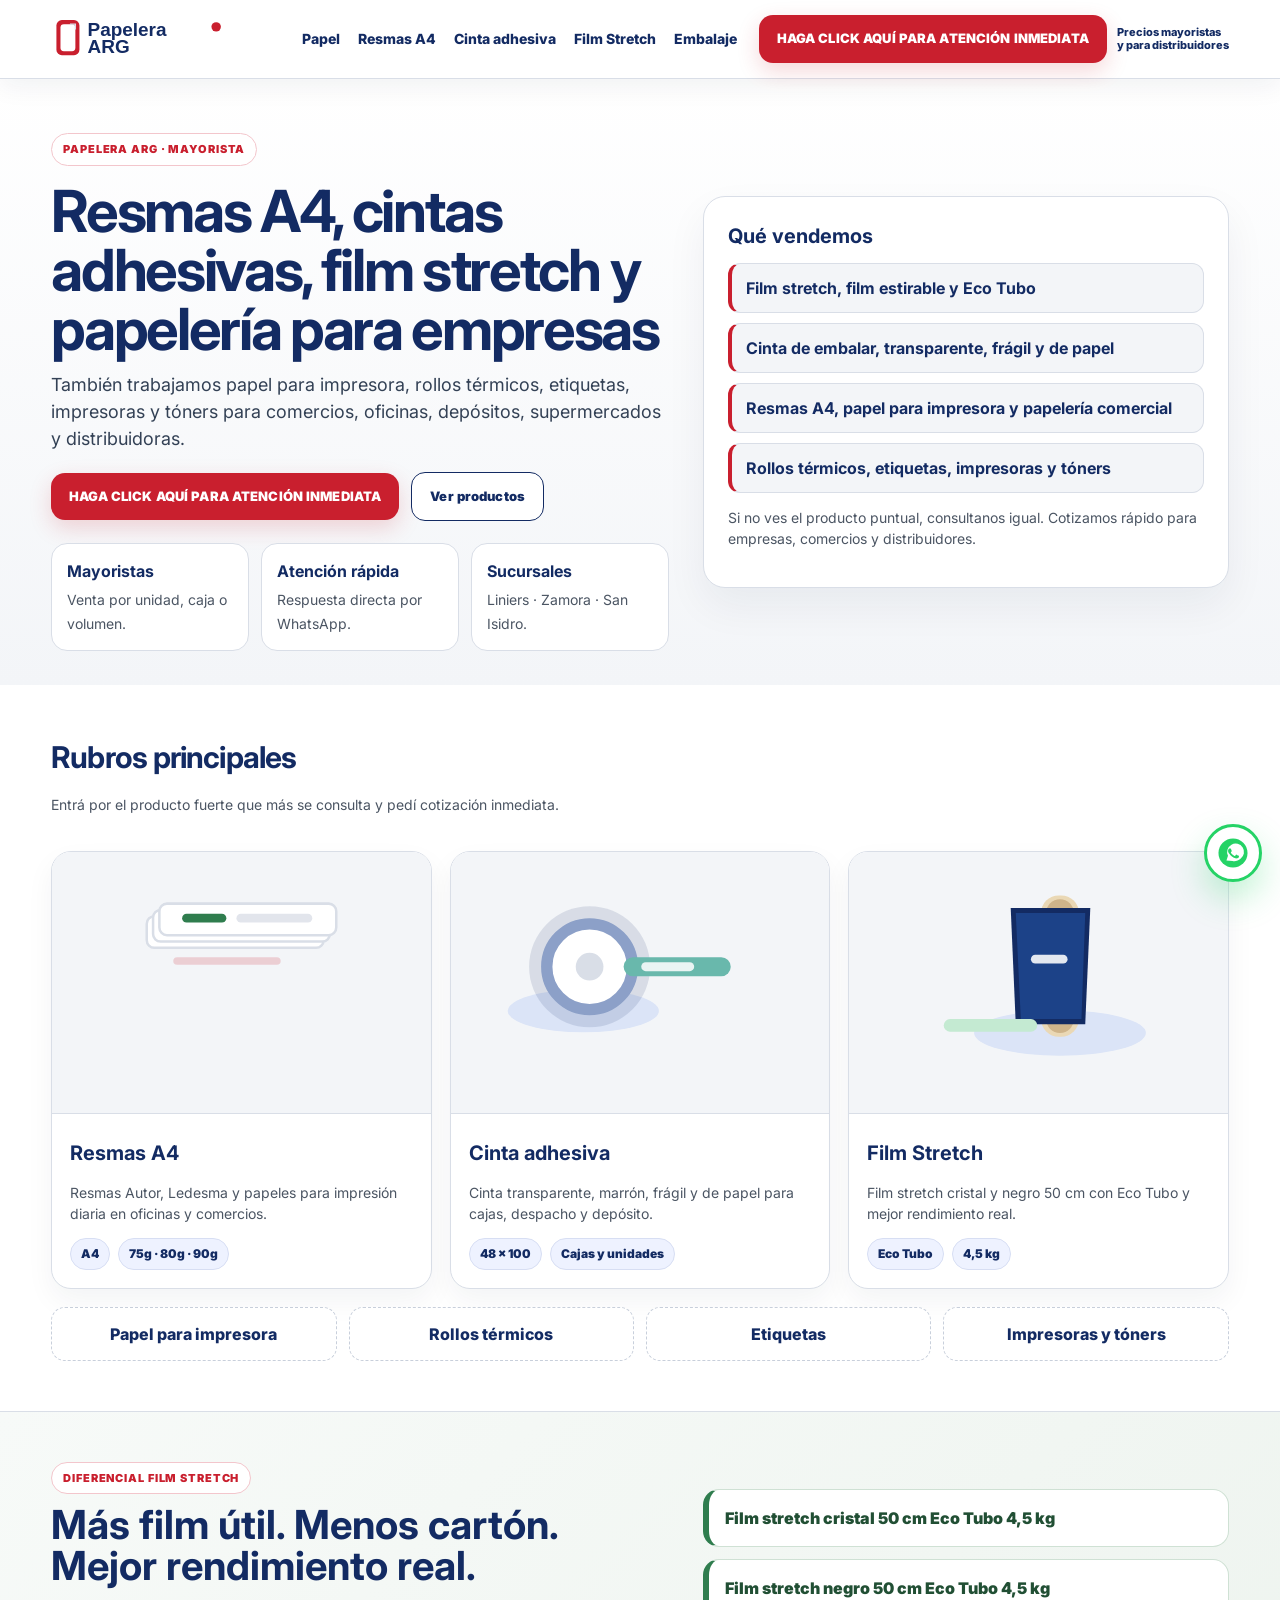
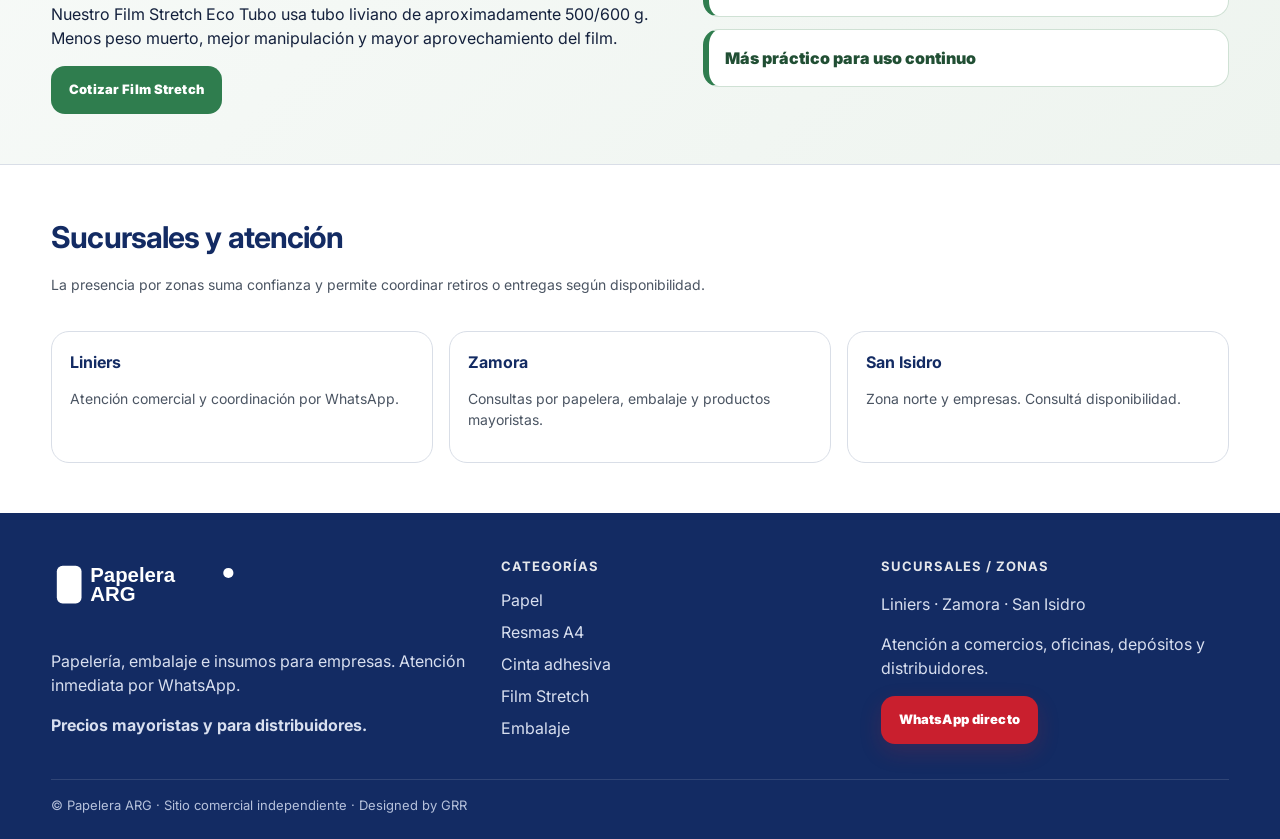
==== commit 29a7e6ac: "update" ====
--- a/index.html
+++ b/index.html
@@ -1,2 +1,7 @@
-<!doctype html><html lang="es-AR"><head><meta charset="utf-8"><meta name="viewport" content="width=device-width, initial-scale=1"><title>Papelera ARG | Papelería, embalaje e insumos para empresas</title><meta name="description" content="Papelera ARG: resmas A4, papel para impresora, cinta adhesiva, film stretch y embalaje para comercios, oficinas y distribuidores."><link rel="canonical" href="https://www.papelera-arg.com.ar/"><meta property="og:title" content="Papelera ARG | Papelería, embalaje e insumos para empresas"><meta property="og:description" content="Papelera ARG: resmas A4, papel para impresora, cinta adhesiva, film stretch y embalaje para comercios, oficinas y distribuidores."><meta property="og:type" content="website"><link rel="icon" href="assets/img/favicon.svg" type="image/svg+xml"><link rel="preconnect" href="https://fonts.googleapis.com"><link rel="preconnect" href="https://fonts.gstatic.com" crossorigin><link href="https://fonts.googleapis.com/css2?family=Inter:wght@400;600;700;800;900&display=swap" rel="stylesheet"><link rel="stylesheet" href="assets/style.css"></head><body><header class="topbar"><div class="container nav"><a class="logo" href="index.html"><img src="assets/img/logo.svg" alt="Papelera ARG"></a><nav class="menu" data-menu><a class="" href="papel.html">Papel</a><a class="" href="resmas-a4.html">Resmas A4</a><a class="" href="cinta-adhesiva.html">Cinta adhesiva</a><a class="" href="film-stretch.html">Film Stretch</a><a class="" href="embalaje.html">Embalaje</a></nav><div class="top-action"><a class="btn primary" href="https://wa.me/5491159468220?text=Hola%2C%20vengo%20de%20Papelera%20ARG.%20Quiero%20atenci%C3%B3n%20inmediata%20por%20una%20cotizaci%C3%B3n." target="_blank" rel="noopener">ATENCIÓN INMEDIATA</a><span class="micro">Precios mayoristas<br>y distribuidores</span></div><button class="mobile-toggle" data-menu-toggle>Menú</button></div></header>
-<main><section class="hero"><div class="container hero-grid"><div><span class="kicker">Papelería · embalaje · empresas</span><h1>Papelería, embalaje e insumos para empresas</h1><p class="lead">Atención rápida por WhatsApp para comercios, oficinas, depósitos y distribuidores.</p><div class="hero-actions"><a class="btn primary" href="https://wa.me/5491159468220?text=Hola%2C%20vengo%20de%20Papelera%20ARG.%20Quiero%20atenci%C3%B3n%20inmediata%20por%20una%20cotizaci%C3%B3n." target="_blank">ATENCIÓN INMEDIATA</a><a class="btn outline" href="#productos">Ver productos</a></div><div class="trust-row"><div class="trust"><strong>Respuesta inmediata</strong><span>Atención directa por WhatsApp.</span></div><div class="trust"><strong>Mayoristas</strong><span>Precios para empresas y distribuidores.</span></div><div class="trust"><strong>Sucursales</strong><span>Liniers · Zamora · San Isidro.</span></div></div></div><div class="hero-visual"><img src="assets/img/hero.svg" alt="Resmas, cintas y film stretch"></div></div></section><section id="productos" class="section"><div class="container"><div class="section-head"><div><h2>Categorías principales</h2><p>Entrá por el producto que necesitás y pedí cotización.</p></div></div><div class="grid cols-5"><a class="card cat-card" href="papel.html"><img src="assets/img/papel.svg" alt="Papel" loading="lazy"><div class="cat-body"><h3>Papel</h3><p>Papel para impresora, oficina, fotocopia y usos comerciales.</p><div class="tags"><span class="tag">Papel</span><span class="tag">Oficina</span></div></div></a><a class="card cat-card" href="resmas-a4.html"><img src="assets/img/resmas.svg" alt="Resmas A4" loading="lazy"><div class="cat-body"><h3>Resmas A4</h3><p>Resmas Autor, Ledesma y gramajes para impresión diaria.</p><div class="tags"><span class="tag">A4</span><span class="tag">500 hojas</span></div></div></a><a class="card cat-card" href="cinta-adhesiva.html"><img src="assets/img/cinta.svg" alt="Cinta adhesiva" loading="lazy"><div class="cat-body"><h3>Cinta adhesiva</h3><p>Cinta transparente, cinta de embalar, frágil y uso comercial.</p><div class="tags"><span class="tag">48 mm</span><span class="tag">Cajas</span></div></div></a><a class="card cat-card" href="film-stretch.html"><img src="assets/img/film.svg" alt="Film Stretch" loading="lazy"><div class="cat-body"><h3>Film Stretch</h3><p>Film stretch Eco Tubo 50 cm: cristal y negro.</p><div class="tags"><span class="tag">Eco Tubo</span><span class="tag">4,5 kg</span></div></div></a><a class="card cat-card" href="embalaje.html"><img src="assets/img/embalaje.svg" alt="Embalaje" loading="lazy"><div class="cat-body"><h3>Embalaje</h3><p>Film, cintas e insumos de embalaje para logística y depósitos.</p><div class="tags"><span class="tag">B2B</span><span class="tag">Mayorista</span></div></div></a></div></div></section><section class="eco-band"><div class="container eco-box"><div><span class="kicker">Film Stretch Eco Tubo</span><h2 class="eco-title">Más film útil. Menos cartón. Mejor rendimiento real.</h2><p>Nuestro Film Stretch Eco Tubo usa tubo liviano de aproximadamente 500/600 g. Menos peso muerto, mejor manipulación y mayor aprovechamiento del film.</p><div class="hero-actions"><a class="btn green" href="https://wa.me/5491159468220?text=Hola%2C%20vengo%20de%20Papelera%20ARG.%20Quiero%20cotizar%20Film%20Stretch%20Eco%20Tubo." target="_blank">Cotizar Film Stretch</a></div></div><div class="eco-list"><div class="eco-item">Film stretch cristal 50 cm Eco Tubo 4,5 kg</div><div class="eco-item">Film stretch negro 50 cm Eco Tubo 4,5 kg</div><div class="eco-item">Más práctico para uso continuo</div></div></div></section><section class="section"><div class="container"><div class="section-head"><div><h2>Sucursales y atención</h2><p>La presencia por zonas suma confianza y permite coordinar retiros o entregas según disponibilidad.</p></div></div><div class="branch-grid"><div class="branch"><strong>Liniers</strong><p>Atención comercial y coordinación por WhatsApp.</p></div><div class="branch"><strong>Zamora</strong><p>Consultas por papelera, embalaje y productos mayoristas.</p></div><div class="branch"><strong>San Isidro</strong><p>Zona norte y empresas. Consultá disponibilidad.</p></div></div></div></section></main><footer class="footer"><div class="container"><div class="footer-grid"><div><img src="assets/img/logo.svg" alt="Papelera ARG" style="height:58px;filter:brightness(0) invert(1);margin-bottom:12px"><p>Papelería, embalaje e insumos para empresas. Atención inmediata por WhatsApp.</p><p><strong>Precios mayoristas y para distribuidores.</strong></p></div><div><h4>Categorías</h4><div class="footer-links"><a href="papel.html">Papel</a><a href="resmas-a4.html">Resmas A4</a><a href="cinta-adhesiva.html">Cinta adhesiva</a><a href="film-stretch.html">Film Stretch</a><a href="embalaje.html">Embalaje</a></div></div><div><h4>Sucursales / zonas</h4><p>Liniers · Zamora · San Isidro</p><p>Atención a comercios, oficinas, depósitos y distribuidores.</p><a class="btn primary" href="https://wa.me/5491159468220?text=Hola%2C%20vengo%20de%20Papelera%20ARG.%20Quiero%20pedir%20una%20cotizaci%C3%B3n." target="_blank">WhatsApp directo</a></div></div><div class="copy">© Papelera ARG · Sitio comercial independiente · Designed by GRR</div></div></footer><a class="float-wa" href="https://wa.me/5491159468220?text=Hola%2C%20vengo%20de%20Papelera%20ARG.%20Quiero%20pedir%20una%20cotizaci%C3%B3n." target="_blank">☎</a><script src="assets/app.js"></script></body></html>+<!doctype html><html lang="es-AR"><head><meta charset="utf-8"><meta name="viewport" content="width=device-width, initial-scale=1"><title>Papelera ARG | Resmas A4, cintas adhesivas, film stretch y papelería para empresas</title><meta name="description" content="Papelera ARG: resmas A4, papel para impresora, cintas adhesivas, film stretch, rollos térmicos, etiquetas, impresoras y tóners para empresas."><link rel="canonical" href="https://www.papelera-arg.com.ar/"><meta property="og:title" content="Papelera ARG | Resmas A4, cintas adhesivas, film stretch y papelería para empresas"><meta property="og:description" content="Papelera ARG: resmas A4, papel para impresora, cintas adhesivas, film stretch, rollos térmicos, etiquetas, impresoras y tóners para empresas."><meta property="og:type" content="website"><link rel="icon" href="assets/img/favicon.svg" type="image/svg+xml"><link rel="preconnect" href="https://fonts.googleapis.com"><link rel="preconnect" href="https://fonts.gstatic.com" crossorigin><link href="https://fonts.googleapis.com/css2?family=Inter:wght@400;600;700;800;900&display=swap" rel="stylesheet"><link rel="stylesheet" href="assets/style.css"></head><body><header class="topbar"><div class="container nav"><a class="logo" href="index.html"><img src="assets/img/logo.svg" alt="Papelera ARG"></a><nav class="menu" data-menu><a href="papel.html">Papel</a><a href="resmas-a4.html">Resmas A4</a><a href="cinta-adhesiva.html">Cinta adhesiva</a><a href="film-stretch.html">Film Stretch</a><a href="embalaje.html">Embalaje</a></nav><div class="top-action"><a class="btn primary" href="https://wa.me/5491159468220?text=Hola%2C%20vengo%20de%20Papelera%20ARG.%20Quiero%20atenci%C3%B3n%20inmediata%20por%20una%20cotizaci%C3%B3n." target="_blank" rel="noopener">HAGA CLICK AQUÍ PARA ATENCIÓN INMEDIATA</a><span class="micro">Precios mayoristas<br>y para distribuidores</span></div><button class="mobile-toggle" data-menu-toggle>Menú</button></div></header>
+<main>
+<section class="hero"><div class="container hero-grid"><div><span class="kicker">Papelera ARG · Mayorista</span><h1>Resmas A4, cintas adhesivas, film stretch y papelería para empresas</h1><p class="lead">También trabajamos papel para impresora, rollos térmicos, etiquetas, impresoras y tóners para comercios, oficinas, depósitos, supermercados y distribuidoras.</p><div class="hero-actions"><a class="btn primary" href="https://wa.me/5491159468220?text=Hola%2C%20vengo%20de%20Papelera%20ARG.%20Quiero%20atenci%C3%B3n%20inmediata%20por%20una%20cotizaci%C3%B3n." target="_blank">HAGA CLICK AQUÍ PARA ATENCIÓN INMEDIATA</a><a class="btn outline" href="#productos">Ver productos</a></div><div class="trust-row"><div class="trust"><strong>Mayoristas</strong><span>Venta por unidad, caja o volumen.</span></div><div class="trust"><strong>Atención rápida</strong><span>Respuesta directa por WhatsApp.</span></div><div class="trust"><strong>Sucursales</strong><span>Liniers · Zamora · San Isidro.</span></div></div></div><div class="hero-visual"><h3>Qué vendemos</h3><div class="hero-list"><div>Film stretch, film estirable y Eco Tubo</div><div>Cinta de embalar, transparente, frágil y de papel</div><div>Resmas A4, papel para impresora y papelería comercial</div><div>Rollos térmicos, etiquetas, impresoras y tóners</div></div><p class="hero-note">Si no ves el producto puntual, consultanos igual. Cotizamos rápido para empresas, comercios y distribuidores.</p></div></div></section>
+<section id="productos" class="section"><div class="container"><div class="section-head"><div><h2>Rubros principales</h2><p>Entrá por el producto fuerte que más se consulta y pedí cotización inmediata.</p></div></div><div class="grid cols-3"><a class="card cat-card" href="resmas-a4.html"><img src="assets/img/resmas.svg" alt="Resmas A4" loading="lazy"><div class="cat-body"><h3>Resmas A4</h3><p>Resmas Autor, Ledesma y papeles para impresión diaria en oficinas y comercios.</p><div class="tags"><span class="tag">A4</span><span class="tag">75g · 80g · 90g</span></div></div></a><a class="card cat-card" href="cinta-adhesiva.html"><img src="assets/img/cinta.svg" alt="Cinta adhesiva" loading="lazy"><div class="cat-body"><h3>Cinta adhesiva</h3><p>Cinta transparente, marrón, frágil y de papel para cajas, despacho y depósito.</p><div class="tags"><span class="tag">48 x 100</span><span class="tag">Cajas y unidades</span></div></div></a><a class="card cat-card" href="film-stretch.html"><img src="assets/img/film.svg" alt="Film Stretch" loading="lazy"><div class="cat-body"><h3>Film Stretch</h3><p>Film stretch cristal y negro 50 cm con Eco Tubo y mejor rendimiento real.</p><div class="tags"><span class="tag">Eco Tubo</span><span class="tag">4,5 kg</span></div></div></a></div><div class="secondary-strip"><div class="secondary-item">Papel para impresora</div><div class="secondary-item">Rollos térmicos</div><div class="secondary-item">Etiquetas</div><div class="secondary-item">Impresoras y tóners</div></div></div></section>
+<section class="eco-band"><div class="container eco-box"><div><span class="kicker">Diferencial Film Stretch</span><h2 class="eco-title">Más film útil. Menos cartón. Mejor rendimiento real.</h2><p>Nuestro Film Stretch Eco Tubo usa tubo liviano de aproximadamente 500/600 g. Menos peso muerto, mejor manipulación y mayor aprovechamiento del film.</p><div class="hero-actions"><a class="btn green" href="https://wa.me/5491159468220?text=Hola%2C%20vengo%20de%20Papelera%20ARG.%20Quiero%20cotizar%20Film%20Stretch%20Eco%20Tubo." target="_blank">Cotizar Film Stretch</a></div></div><div class="eco-list"><div class="eco-item">Film stretch cristal 50 cm Eco Tubo 4,5 kg</div><div class="eco-item">Film stretch negro 50 cm Eco Tubo 4,5 kg</div><div class="eco-item">Más práctico para uso continuo</div></div></div></section>
+<section class="section"><div class="container"><div class="section-head"><div><h2>Sucursales y atención</h2><p>La presencia por zonas suma confianza y permite coordinar retiros o entregas según disponibilidad.</p></div></div><div class="branch-grid"><div class="branch"><strong>Liniers</strong><p>Atención comercial y coordinación por WhatsApp.</p></div><div class="branch"><strong>Zamora</strong><p>Consultas por papelera, embalaje y productos mayoristas.</p></div><div class="branch"><strong>San Isidro</strong><p>Zona norte y empresas. Consultá disponibilidad.</p></div></div></div></section>
+</main><footer class="footer"><div class="container"><div class="footer-grid"><div><img src="assets/img/logo.svg" alt="Papelera ARG" style="height:58px;filter:brightness(0) invert(1);margin-bottom:12px"><p>Papelería, embalaje e insumos para empresas. Atención inmediata por WhatsApp.</p><p><strong>Precios mayoristas y para distribuidores.</strong></p></div><div><h4>Categorías</h4><div class="footer-links"><a href="papel.html">Papel</a><a href="resmas-a4.html">Resmas A4</a><a href="cinta-adhesiva.html">Cinta adhesiva</a><a href="film-stretch.html">Film Stretch</a><a href="embalaje.html">Embalaje</a></div></div><div><h4>Sucursales / zonas</h4><p>Liniers · Zamora · San Isidro</p><p>Atención a comercios, oficinas, depósitos y distribuidores.</p><a class="btn primary" href="https://wa.me/5491159468220?text=Hola%2C%20vengo%20de%20Papelera%20ARG.%20Quiero%20pedir%20una%20cotizaci%C3%B3n." target="_blank">WhatsApp directo</a></div></div><div class="copy">© Papelera ARG · Sitio comercial independiente · Designed by GRR</div></div></footer><a class="float-wa" aria-label="WhatsApp" href="https://wa.me/5491159468220?text=Hola%2C%20vengo%20de%20Papelera%20ARG.%20Quiero%20pedir%20una%20cotizaci%C3%B3n." target="_blank"><img src="assets/img/wa.svg" alt="WhatsApp"></a><script src="assets/app.js"></script></body></html>
--- a/assets/style.css
+++ b/assets/style.css
@@ -1,2 +1,86 @@
 
-:root{--blue:#2563eb;--blue2:#1d4ed8;--green:#0f766e;--ink:#111827;--muted:#64748b;--line:#e2e8f0;--soft:#f8fafc;--wa:#22c55e}*{box-sizing:border-box}body{margin:0;font-family:Inter,Arial,sans-serif;color:var(--ink);background:#fff;line-height:1.45}a{text-decoration:none;color:inherit}.container{width:min(1180px,92%);margin:auto}.topbar{position:sticky;top:0;z-index:50;background:#fff;border-bottom:1px solid var(--line);box-shadow:0 4px 20px rgba(15,23,42,.06)}.nav{height:76px;display:flex;align-items:center;gap:24px}.logo img{height:52px}.menu{display:flex;gap:18px;margin-left:auto;font-weight:800;font-size:14px}.menu a{padding:12px 4px;color:#334155}.menu a:hover,.menu a.active{color:var(--green)}.top-action{display:flex;align-items:center;gap:10px}.btn{display:inline-flex;align-items:center;justify-content:center;border-radius:999px;padding:13px 20px;font-weight:900;font-size:13px;letter-spacing:.02em;border:0}.primary{background:var(--blue);color:#fff}.primary:hover{background:var(--blue2)}.green{background:var(--green);color:#fff}.outline{border:1px solid var(--line);background:#fff;color:var(--ink)}.micro{font-size:11px;color:var(--muted);font-weight:700;line-height:1.2}.mobile-toggle{display:none;border:1px solid var(--line);background:#fff;border-radius:999px;padding:10px 14px;font-weight:900}.hero{background:linear-gradient(180deg,#fff 0,#f8fafc 100%);padding:58px 0 40px}.hero-grid,.eco-box{display:grid;grid-template-columns:1fr 1fr;gap:54px;align-items:center}.kicker{display:inline-flex;background:#ecfdf5;color:var(--green);border:1px solid #99f6e4;padding:7px 12px;border-radius:999px;text-transform:uppercase;font-size:12px;font-weight:900;letter-spacing:.08em}.hero h1{font-size:clamp(38px,5vw,70px);line-height:.96;margin:18px 0 14px;letter-spacing:-.05em}.lead{font-size:20px;color:#334155;max-width:620px;margin:0 0 22px}.hero-actions{display:flex;gap:12px;flex-wrap:wrap;align-items:center}.hero-visual{background:#fff;border:1px solid var(--line);border-radius:28px;padding:20px;box-shadow:0 22px 60px rgba(15,23,42,.10)}.hero-visual img{width:100%;display:block}.trust-row{display:grid;grid-template-columns:repeat(3,1fr);gap:12px;margin-top:28px}.trust{background:#fff;border:1px solid var(--line);border-radius:18px;padding:16px}.trust strong{display:block;margin-bottom:4px}.trust span,.cat-body p,.section-head p,.branch p,.product p{color:var(--muted);font-size:14px}.section{padding:56px 0}.section.alt{background:var(--soft)}.section-head{display:flex;align-items:end;justify-content:space-between;gap:18px;margin-bottom:22px}.section-head h2{margin:0;font-size:30px;letter-spacing:-.03em}.grid{display:grid;gap:18px}.cols-5{grid-template-columns:repeat(5,1fr)}.cols-3{grid-template-columns:repeat(3,1fr)}.card{background:#fff;border:1px solid var(--line);border-radius:20px;overflow:hidden;box-shadow:0 14px 34px rgba(15,23,42,.06)}.cat-card{transition:.18s}.cat-card:hover{transform:translateY(-3px);box-shadow:0 22px 45px rgba(15,23,42,.10)}.cat-card img{width:100%;aspect-ratio:1.5/1;object-fit:cover;border-bottom:1px solid var(--line)}.cat-body,.product{padding:18px}.cat-body h3,.product h3{margin:0 0 8px;font-size:19px}.tags{display:flex;gap:8px;flex-wrap:wrap}.tag{font-size:12px;background:#ecfdf5;color:var(--green);padding:6px 9px;border-radius:999px;font-weight:900}.eco-band{background:linear-gradient(135deg,#ecfdf5,#eff6ff);border-top:1px solid var(--line);border-bottom:1px solid var(--line);padding:54px 0}.eco-title{font-size:38px;line-height:1.05;margin:12px 0}.eco-list{display:grid;gap:12px}.eco-item{background:#fff;border:1px solid var(--line);border-left:6px solid var(--green);border-radius:16px;padding:17px;font-weight:900}.branch-grid{display:grid;grid-template-columns:repeat(3,1fr);gap:16px}.branch{border:1px solid var(--line);border-radius:18px;padding:18px;background:#fff}.footer{background:#0f172a;color:#e5e7eb;padding:46px 0 26px}.footer-grid{display:grid;grid-template-columns:1.2fr 1fr 1fr;gap:32px}.footer p{color:#cbd5e1}.footer h4{margin:0 0 12px;text-transform:uppercase;font-size:13px;letter-spacing:.08em}.footer-links{display:grid;gap:8px;color:#cbd5e1}.copy{border-top:1px solid rgba(255,255,255,.12);margin-top:30px;padding-top:18px;color:#94a3b8;font-size:13px}.float-wa{position:fixed;right:20px;bottom:20px;width:58px;height:58px;border-radius:50%;background:var(--wa);color:#fff;display:flex;align-items:center;justify-content:center;font-size:28px;font-weight:900;box-shadow:0 18px 38px rgba(34,197,94,.38);z-index:60}.page-hero{background:#f8fafc;border-bottom:1px solid var(--line);padding:42px 0}.page-hero h1{font-size:clamp(34px,4vw,58px);margin:14px 0 10px;letter-spacing:-.04em}.page-hero p{max-width:760px;color:#334155;font-size:19px}.content-grid{display:grid;grid-template-columns:1fr 360px;gap:24px}.sidebox{background:#fff;border:1px solid var(--line);border-radius:20px;padding:20px;align-self:start;position:sticky;top:96px}.notice{background:#eff6ff;border:1px solid #bfdbfe;border-radius:18px;padding:18px;color:#1e3a8a;font-weight:800}@media(max-width:980px){.menu{display:none;position:absolute;left:4%;right:4%;top:77px;background:#fff;border:1px solid var(--line);border-radius:18px;padding:14px;box-shadow:0 18px 45px rgba(15,23,42,.12)}.menu.open{display:grid}.mobile-toggle{display:block;margin-left:auto}.top-action .micro{display:none}.hero-grid,.eco-box,.content-grid{grid-template-columns:1fr}.cols-5{grid-template-columns:repeat(2,1fr)}.cols-3,.branch-grid,.footer-grid,.trust-row{grid-template-columns:1fr}.nav{gap:12px}.logo img{height:44px}.btn{padding:12px 14px}.top-action .btn{font-size:12px}}@media(max-width:540px){.cols-5{grid-template-columns:1fr}.hero{padding-top:36px}.section{padding:38px 0}.hero-actions{align-items:stretch}.hero-actions .btn{width:100%}.top-action .btn{font-size:11px;padding:11px 12px}.nav{height:70px}.menu{top:71px}.hero h1{font-size:42px}.lead{font-size:17px}.eco-title{font-size:31px}.float-wa{width:54px;height:54px}}
+:root{
+  --navy:#132b63;
+  --navy2:#0f2250;
+  --red:#c91f2e;
+  --red2:#ab1b28;
+  --green:#2f7d4e;
+  --ink:#14213d;
+  --muted:#4b5563;
+  --line:#d9dee7;
+  --soft:#f3f5f8;
+  --soft2:#eef1f5;
+  --wa:#25D366;
+}
+*{box-sizing:border-box}
+html{scroll-behavior:smooth}
+body{margin:0;font-family:Inter,Arial,sans-serif;color:var(--ink);background:#fff;line-height:1.5}
+a{text-decoration:none;color:inherit}
+img{max-width:100%}
+.container{width:min(1180px,92%);margin:auto}
+.topbar{position:sticky;top:0;z-index:50;background:#fff;border-bottom:1px solid var(--line);box-shadow:0 8px 24px rgba(20,33,61,.06)}
+.nav{min-height:78px;display:flex;align-items:center;gap:22px}
+.logo img{height:54px;display:block}
+.menu{display:flex;gap:18px;margin-left:auto;font-weight:800;font-size:14px}
+.menu a{padding:8px 0;color:var(--navy);border-bottom:2px solid transparent}
+.menu a:hover,.menu a.active{color:var(--red);border-color:var(--red)}
+.top-action{display:flex;align-items:center;gap:10px}
+.btn{display:inline-flex;align-items:center;justify-content:center;border-radius:14px;padding:14px 18px;font-weight:900;font-size:13px;letter-spacing:.01em;border:0;transition:.18s;text-align:center}
+.primary{background:var(--red);color:#fff;box-shadow:0 8px 22px rgba(201,31,46,.18)}
+.primary:hover{background:var(--red2)}
+.green{background:var(--green);color:#fff}
+.outline{border:1px solid var(--navy);background:#fff;color:var(--navy)}
+.micro{font-size:11px;color:var(--navy);font-weight:800;line-height:1.2;max-width:120px}
+.mobile-toggle{display:none;border:1px solid var(--line);background:#fff;border-radius:12px;padding:10px 12px;font-weight:900;color:var(--navy)}
+.hero{background:linear-gradient(180deg,#fff 0,var(--soft) 100%);padding:54px 0 34px}
+.hero-grid,.eco-box{display:grid;grid-template-columns:1.08fr .92fr;gap:34px;align-items:center}
+.kicker{display:inline-flex;background:#fff;color:var(--red);border:1px solid #f3c6cc;padding:7px 11px;border-radius:999px;text-transform:uppercase;font-size:11px;font-weight:900;letter-spacing:.08em}
+.hero h1{font-size:clamp(34px,5vw,58px);line-height:1.02;margin:16px 0 12px;letter-spacing:-.04em;color:var(--navy)}
+.lead{font-size:18px;color:#334155;max-width:760px;margin:0 0 20px}
+.hero-actions{display:flex;gap:12px;flex-wrap:wrap;align-items:center}
+.hero-visual{background:#fff;border:1px solid var(--line);border-radius:22px;padding:24px;box-shadow:0 18px 42px rgba(20,33,61,.06)}
+.hero-visual h3{margin:0 0 12px;color:var(--navy);font-size:20px}
+.hero-list{display:grid;gap:10px}
+.hero-list div{background:var(--soft);border:1px solid var(--line);border-left:4px solid var(--red);border-radius:12px;padding:12px 14px;font-weight:700;color:var(--navy)}
+.hero-note{margin-top:14px;color:var(--muted);font-size:14px}
+.trust-row{display:grid;grid-template-columns:repeat(3,1fr);gap:12px;margin-top:22px}
+.trust{background:#fff;border:1px solid var(--line);border-radius:16px;padding:15px}
+.trust strong{display:block;margin-bottom:4px;color:var(--navy)}
+.trust span,.cat-body p,.section-head p,.branch p,.product p,.mini-text{color:var(--muted);font-size:14px}
+.section{padding:50px 0}
+.section.alt{background:var(--soft)}
+.section-head{display:flex;align-items:end;justify-content:space-between;gap:18px;margin-bottom:22px}
+.section-head h2{margin:0;font-size:30px;letter-spacing:-.03em;color:var(--navy)}
+.grid{display:grid;gap:18px}
+.cols-5{grid-template-columns:repeat(5,1fr)}
+.cols-4{grid-template-columns:repeat(4,1fr)}
+.cols-3{grid-template-columns:repeat(3,1fr)}
+.card{background:#fff;border:1px solid var(--line);border-radius:20px;overflow:hidden;box-shadow:0 12px 28px rgba(20,33,61,.05)}
+.cat-card{transition:.18s}
+.cat-card:hover{transform:translateY(-3px);box-shadow:0 18px 36px rgba(20,33,61,.10)}
+.cat-card img{width:100%;aspect-ratio:1.45/1;object-fit:cover;border-bottom:1px solid var(--line);background:#f8fafc}
+.cat-body,.product{padding:18px}
+.cat-body h3,.product h3{margin:0 0 8px;font-size:20px;color:var(--navy)}
+.tags{display:flex;gap:8px;flex-wrap:wrap;margin-top:10px}
+.tag{font-size:12px;background:#eef2ff;color:var(--navy);padding:6px 10px;border-radius:999px;font-weight:900;border:1px solid #d7def3}
+.secondary-strip{display:grid;grid-template-columns:repeat(4,1fr);gap:12px;margin-top:18px}
+.secondary-item{background:#fff;border:1px dashed #c8cfdb;border-radius:14px;padding:14px;text-align:center;font-weight:800;color:var(--navy)}
+.eco-band{background:linear-gradient(135deg,#f7faf8,#eef4ef);border-top:1px solid var(--line);border-bottom:1px solid var(--line);padding:50px 0}
+.eco-title{font-size:40px;line-height:1.03;margin:10px 0;color:var(--navy)}
+.eco-list{display:grid;gap:12px}
+.eco-item{background:#fff;border:1px solid #cfe1d4;border-left:6px solid var(--green);border-radius:16px;padding:16px;font-weight:900;color:#214f34}
+.branch-grid{display:grid;grid-template-columns:repeat(3,1fr);gap:16px}
+.branch{border:1px solid var(--line);border-radius:18px;padding:18px;background:#fff}
+.branch strong{color:var(--navy)}
+.footer{background:var(--navy);color:#e5e7eb;padding:44px 0 24px}
+.footer-grid{display:grid;grid-template-columns:1.2fr 1fr 1fr;gap:32px}
+.footer p{color:#d8dfef}.footer h4{margin:0 0 12px;text-transform:uppercase;font-size:13px;letter-spacing:.08em}.footer-links{display:grid;gap:8px;color:#d8dfef}.copy{border-top:1px solid rgba(255,255,255,.12);margin-top:26px;padding-top:16px;color:#b6c1db;font-size:13px}
+.float-wa{position:fixed;right:18px;bottom:18px;width:58px;height:58px;border-radius:50%;background:#fff;display:flex;align-items:center;justify-content:center;box-shadow:0 16px 34px rgba(37,211,102,.28);z-index:60;border:3px solid var(--wa)}
+.float-wa img{width:30px;height:30px;display:block}
+.page-hero{background:linear-gradient(180deg,#fff 0,var(--soft) 100%);border-bottom:1px solid var(--line);padding:40px 0}
+.page-hero h1{font-size:clamp(32px,4vw,52px);margin:12px 0 10px;letter-spacing:-.04em;color:var(--navy)}
+.page-hero p{max-width:760px;color:#334155;font-size:18px}.content-grid{display:grid;grid-template-columns:1fr 340px;gap:24px}.sidebox{background:#fff;border:1px solid var(--line);border-radius:20px;padding:20px;align-self:start;position:sticky;top:96px}.sidebox h3{color:var(--navy);margin-top:0}.notice{background:#fff5f5;border:1px solid #fecdd3;border-radius:18px;padding:16px;color:#8a1f2d;font-weight:800}
+.quick-links{display:flex;flex-wrap:wrap;gap:10px;margin-top:16px}
+.quick-links .tag{background:#fff5f5;color:#8a1f2d;border-color:#f5c2cb}
+@media(max-width:980px){.menu{display:none;position:absolute;left:4%;right:4%;top:78px;background:#fff;border:1px solid var(--line);border-radius:18px;padding:14px;box-shadow:0 18px 45px rgba(15,23,42,.12)}.menu.open{display:grid}.mobile-toggle{display:block;margin-left:auto}.top-action{display:flex;gap:8px;margin-left:auto}.top-action .btn{font-size:11px;padding:10px 12px;line-height:1.2}.top-action .micro{display:none}.hero-grid,.eco-box,.content-grid{grid-template-columns:1fr}.cols-5,.cols-4{grid-template-columns:repeat(2,1fr)}.cols-3,.branch-grid,.footer-grid,.trust-row,.secondary-strip{grid-template-columns:1fr}.nav{gap:12px}.logo img{height:46px}.btn{padding:12px 14px}.hero h1{font-size:42px}.lead{font-size:17px}}
+@media(max-width:540px){.cols-5,.cols-4{grid-template-columns:1fr}.hero{padding-top:34px}.section{padding:38px 0}.hero-actions{align-items:stretch}.hero-actions .btn{width:100%}.nav{min-height:72px}.menu{top:72px}.hero h1{font-size:36px}.eco-title{font-size:31px}.float-wa{width:54px;height:54px}.section-head h2{font-size:26px}.logo img{height:42px}.top-action .btn{font-size:10px;padding:9px 10px}.mobile-toggle{padding:8px 10px}}
